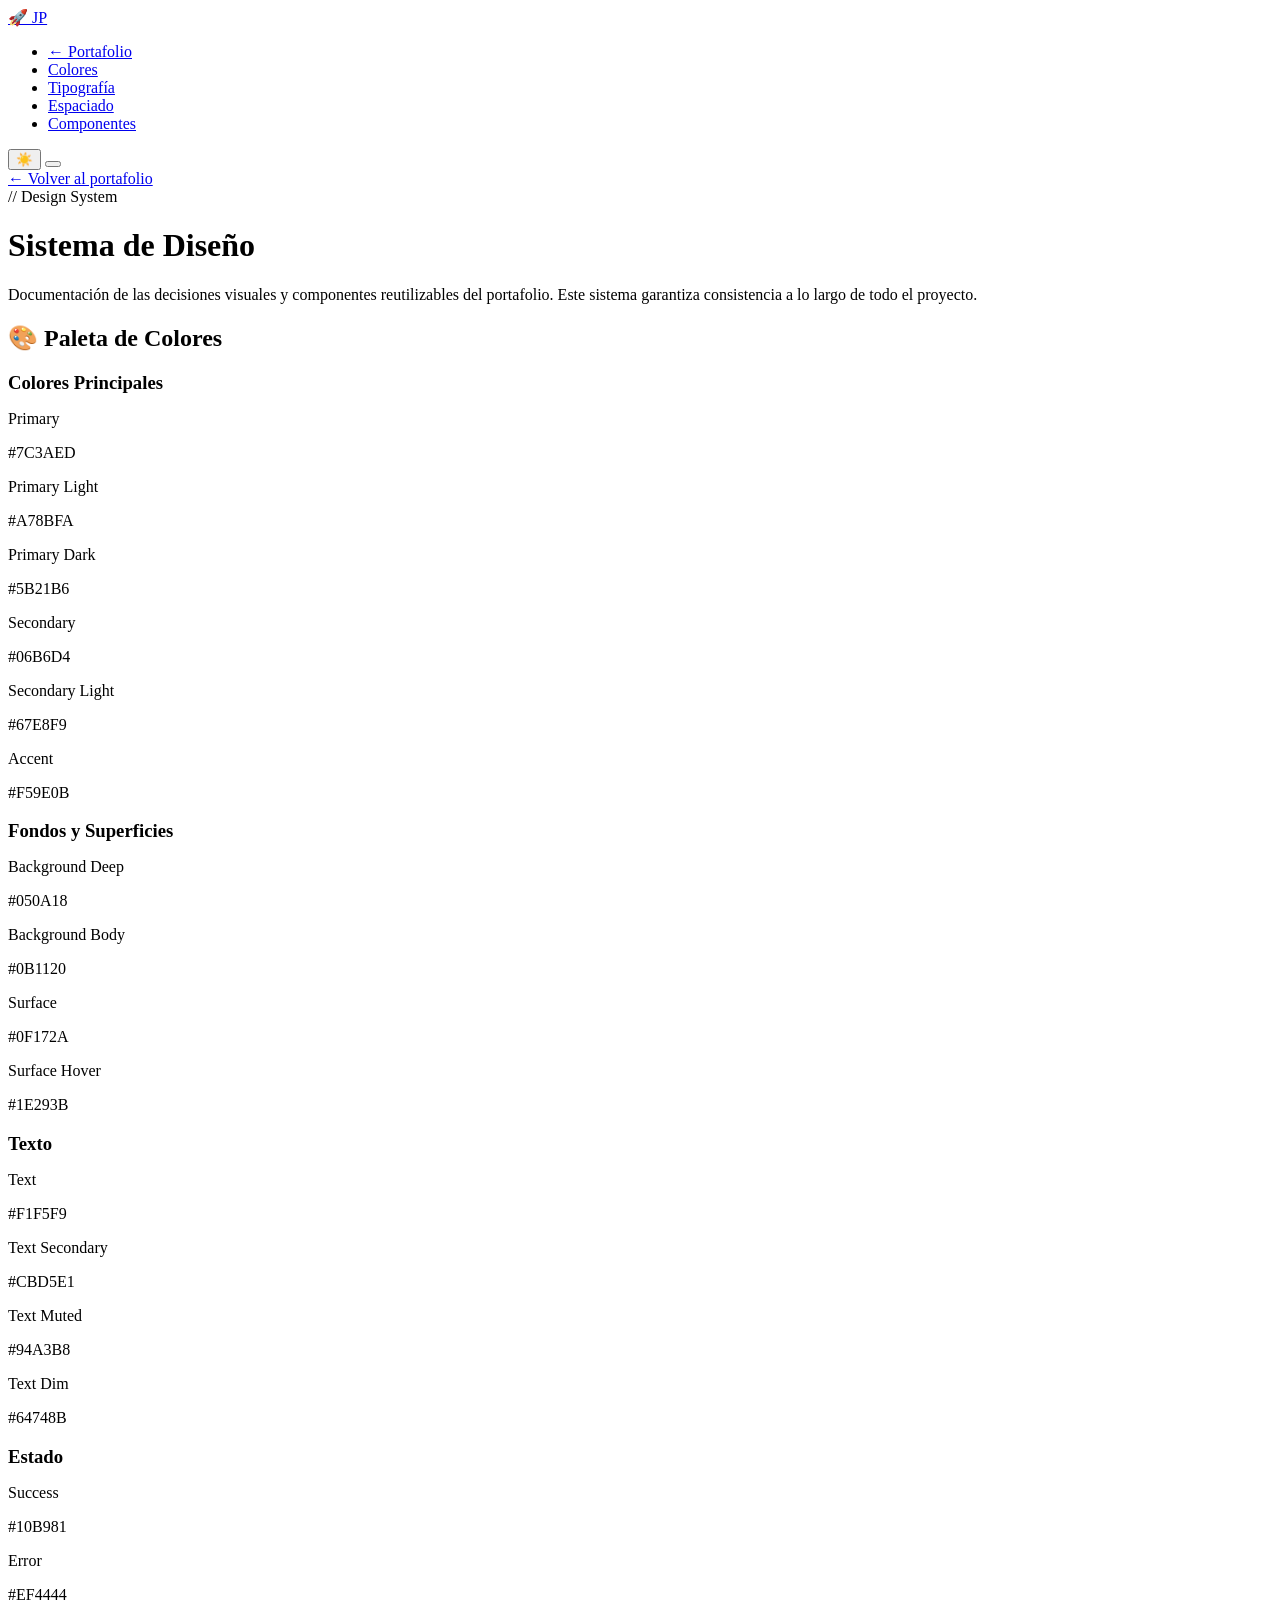
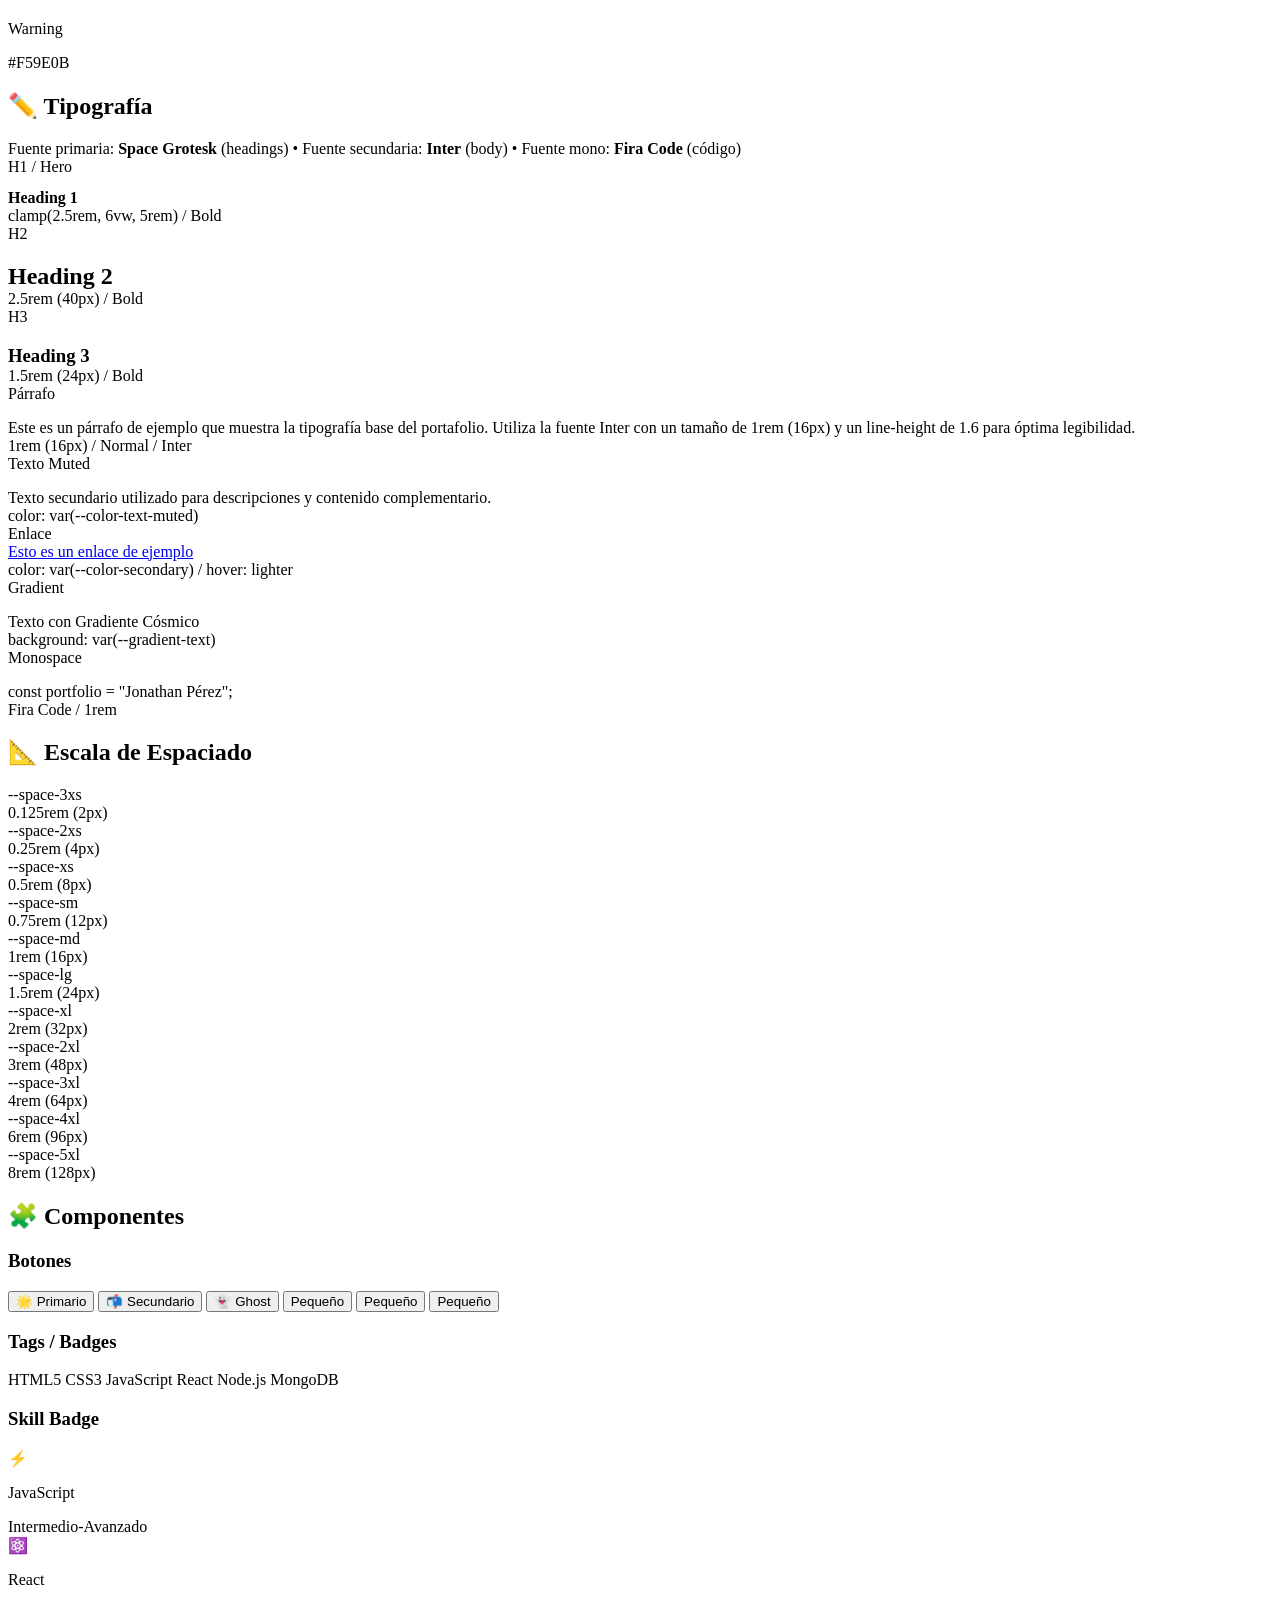
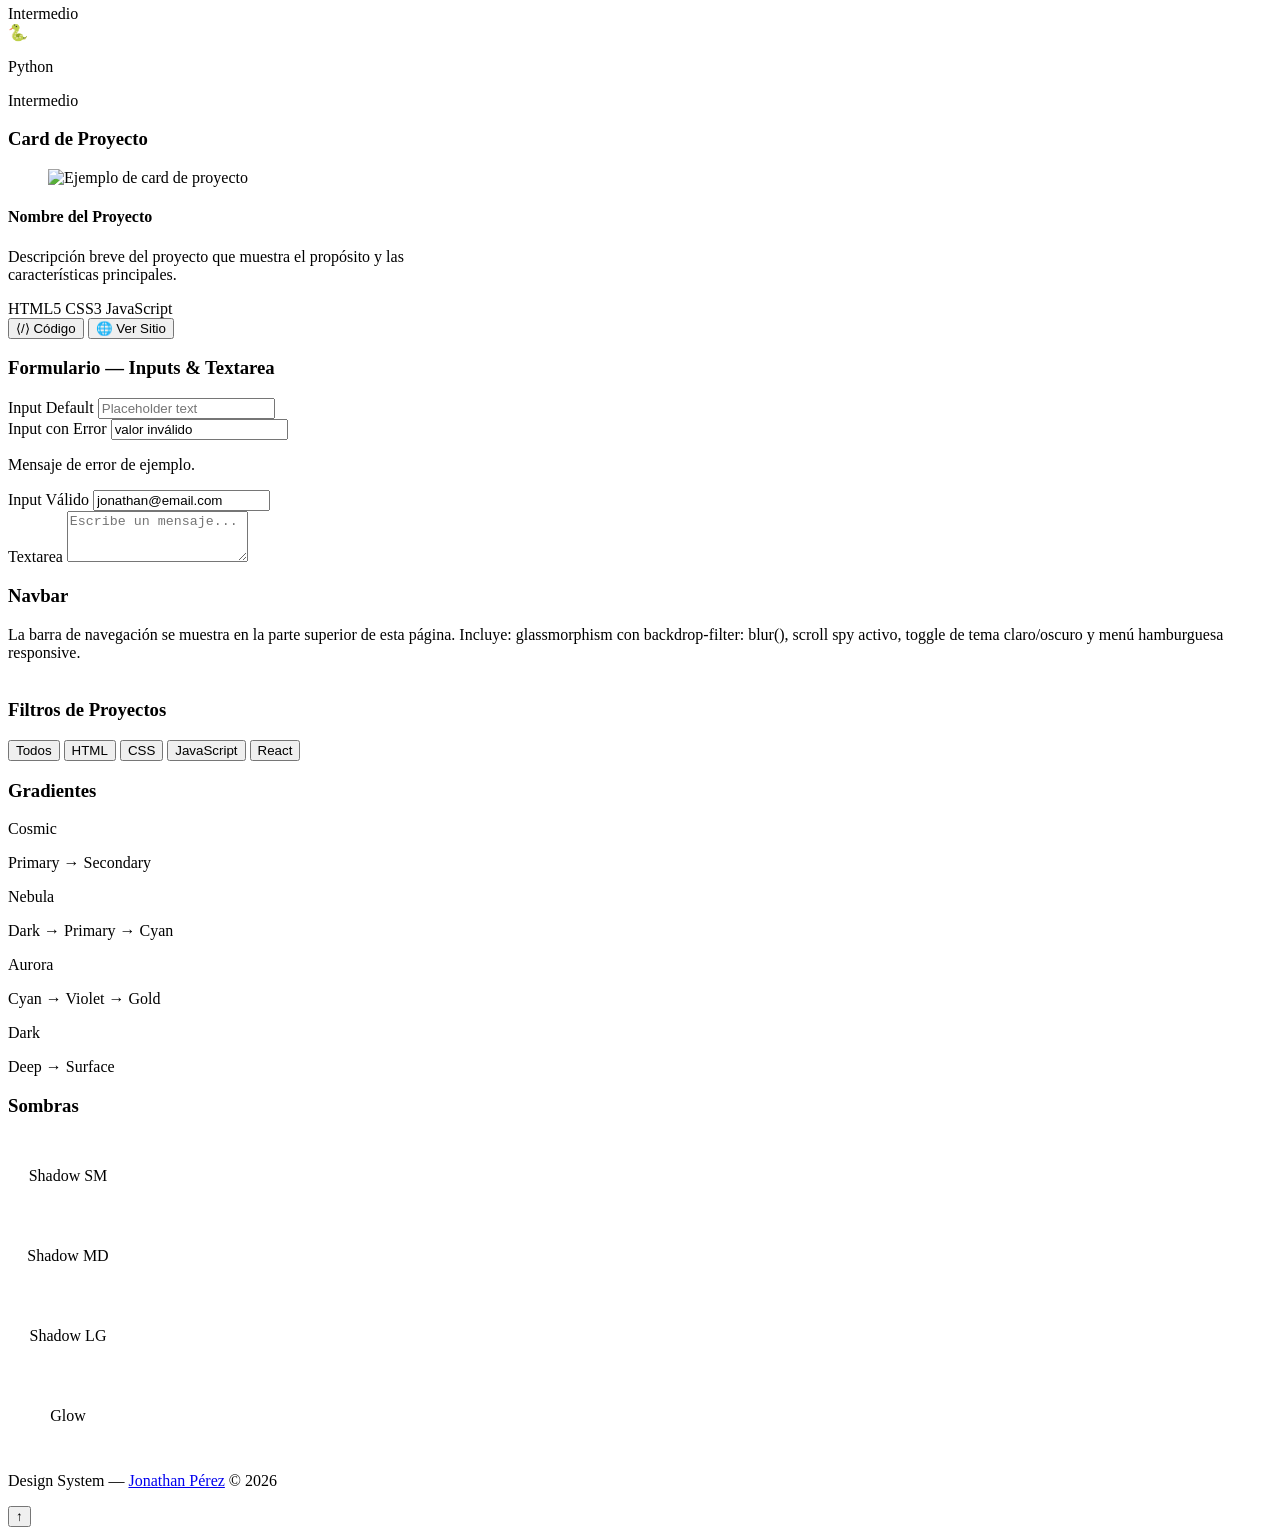
==== design-system.html @ 19482644 "feat: create portfolio layout and design system pages" ====
<!DOCTYPE html>
<html lang="es" data-theme="dark">
<head>
  <meta charset="UTF-8">
  <meta name="viewport" content="width=device-width, initial-scale=1.0">
  <meta name="description" content="Design System del portafolio de Jonathan Pérez — Colores, tipografía, espaciado y componentes reutilizables.">
  <meta name="author" content="Jonathan Abraham Pérez Chiquito">

  <title>Design System | Jonathan Pérez</title>

  <!-- Google Fonts -->
  <link rel="preconnect" href="https://fonts.googleapis.com">
  <link rel="preconnect" href="https://fonts.gstatic.com" crossorigin>
  <link href="https://fonts.googleapis.com/css2?family=Inter:wght@400;500;600;700&family=Space+Grotesk:wght@400;500;600;700&family=Fira+Code:wght@400;500&display=swap" rel="stylesheet">

  <!-- CSS -->
  <link rel="stylesheet" href="css/variables.css">
  <link rel="stylesheet" href="css/base.css">
  <link rel="stylesheet" href="css/layout.css">
  <link rel="stylesheet" href="css/components.css">
  <link rel="stylesheet" href="css/sections.css">
  <link rel="stylesheet" href="css/animations.css">
  <link rel="stylesheet" href="css/responsive.css">
  <link rel="stylesheet" href="css/design-system.css">
</head>
<body>

  <!-- Starfield Canvas -->
  <canvas id="stars-canvas" aria-hidden="true" style="position:fixed;inset:0;z-index:-1;width:100%;height:100%;pointer-events:none;"></canvas>

  <!-- ═══════════════════════════════════════════
       NAVBAR
       ═══════════════════════════════════════════ -->
  <header class="navbar scrolled" id="navbar">
    <div class="navbar__container">
      <a href="index.html" class="navbar__logo" aria-label="Volver al portafolio">
        <span class="navbar__logo-icon">🚀</span>
        <span>JP</span>
      </a>

      <nav aria-label="Navegación Design System">
        <ul class="navbar__menu" id="nav-menu" role="menubar">
          <li role="none"><a href="index.html" class="navbar__link" role="menuitem">← Portafolio</a></li>
          <li role="none"><a href="#colores" class="navbar__link" role="menuitem">Colores</a></li>
          <li role="none"><a href="#tipografia" class="navbar__link" role="menuitem">Tipografía</a></li>
          <li role="none"><a href="#espaciado" class="navbar__link" role="menuitem">Espaciado</a></li>
          <li role="none"><a href="#componentes" class="navbar__link" role="menuitem">Componentes</a></li>
        </ul>
      </nav>

      <div class="navbar__actions">
        <button class="navbar__theme-toggle" id="theme-toggle" aria-label="Cambiar tema">
          <span class="theme-icon">☀️</span>
        </button>
        <button class="navbar__hamburger" id="hamburger-btn" aria-label="Abrir menú" aria-expanded="false" aria-controls="nav-menu">
          <span class="navbar__hamburger-line"></span>
          <span class="navbar__hamburger-line"></span>
          <span class="navbar__hamburger-line"></span>
        </button>
      </div>
    </div>
    <div class="navbar__overlay" id="nav-overlay" aria-hidden="true"></div>
  </header>

  <!-- ═══════════════════════════════════════════
       MAIN CONTENT
       ═══════════════════════════════════════════ -->
  <main class="ds-page">
    <div class="container">

      <!-- Page Header -->
      <a href="index.html" class="ds-back-link">← Volver al portafolio</a>

      <div class="section__header" style="text-align:left;margin-bottom:var(--space-3xl)">
        <span class="section__subtitle">// Design System</span>
        <h1>Sistema de Diseño</h1>
        <div class="section__divider" style="margin-left:0"></div>
        <p class="section__description" style="margin-left:0">
          Documentación de las decisiones visuales y componentes reutilizables del portafolio.
          Este sistema garantiza consistencia a lo largo de todo el proyecto.
        </p>
      </div>

      <!-- ════════════════════════════════════════
           COLORES
           ════════════════════════════════════════ -->
      <section id="colores" class="section" style="padding-left:0;padding-right:0">
        <h2 class="section__title">🎨 Paleta de Colores</h2>
        <div class="section__divider" style="margin-left:0"></div>

        <h3 style="margin-bottom:var(--space-lg)">Colores Principales</h3>
        <div class="ds-colors" style="margin-bottom:var(--space-2xl)">
          <div class="ds-color-swatch">
            <div class="ds-color-swatch__preview" style="background:#7C3AED"></div>
            <div class="ds-color-swatch__info">
              <p class="ds-color-swatch__name">Primary</p>
              <p class="ds-color-swatch__value">#7C3AED</p>
            </div>
          </div>
          <div class="ds-color-swatch">
            <div class="ds-color-swatch__preview" style="background:#A78BFA"></div>
            <div class="ds-color-swatch__info">
              <p class="ds-color-swatch__name">Primary Light</p>
              <p class="ds-color-swatch__value">#A78BFA</p>
            </div>
          </div>
          <div class="ds-color-swatch">
            <div class="ds-color-swatch__preview" style="background:#5B21B6"></div>
            <div class="ds-color-swatch__info">
              <p class="ds-color-swatch__name">Primary Dark</p>
              <p class="ds-color-swatch__value">#5B21B6</p>
            </div>
          </div>
          <div class="ds-color-swatch">
            <div class="ds-color-swatch__preview" style="background:#06B6D4"></div>
            <div class="ds-color-swatch__info">
              <p class="ds-color-swatch__name">Secondary</p>
              <p class="ds-color-swatch__value">#06B6D4</p>
            </div>
          </div>
          <div class="ds-color-swatch">
            <div class="ds-color-swatch__preview" style="background:#67E8F9"></div>
            <div class="ds-color-swatch__info">
              <p class="ds-color-swatch__name">Secondary Light</p>
              <p class="ds-color-swatch__value">#67E8F9</p>
            </div>
          </div>
          <div class="ds-color-swatch">
            <div class="ds-color-swatch__preview" style="background:#F59E0B"></div>
            <div class="ds-color-swatch__info">
              <p class="ds-color-swatch__name">Accent</p>
              <p class="ds-color-swatch__value">#F59E0B</p>
            </div>
          </div>
        </div>

        <h3 style="margin-bottom:var(--space-lg)">Fondos y Superficies</h3>
        <div class="ds-colors" style="margin-bottom:var(--space-2xl)">
          <div class="ds-color-swatch">
            <div class="ds-color-swatch__preview" style="background:#050A18"></div>
            <div class="ds-color-swatch__info">
              <p class="ds-color-swatch__name">Background Deep</p>
              <p class="ds-color-swatch__value">#050A18</p>
            </div>
          </div>
          <div class="ds-color-swatch">
            <div class="ds-color-swatch__preview" style="background:#0B1120"></div>
            <div class="ds-color-swatch__info">
              <p class="ds-color-swatch__name">Background Body</p>
              <p class="ds-color-swatch__value">#0B1120</p>
            </div>
          </div>
          <div class="ds-color-swatch">
            <div class="ds-color-swatch__preview" style="background:#0F172A"></div>
            <div class="ds-color-swatch__info">
              <p class="ds-color-swatch__name">Surface</p>
              <p class="ds-color-swatch__value">#0F172A</p>
            </div>
          </div>
          <div class="ds-color-swatch">
            <div class="ds-color-swatch__preview" style="background:#1E293B"></div>
            <div class="ds-color-swatch__info">
              <p class="ds-color-swatch__name">Surface Hover</p>
              <p class="ds-color-swatch__value">#1E293B</p>
            </div>
          </div>
        </div>

        <h3 style="margin-bottom:var(--space-lg)">Texto</h3>
        <div class="ds-colors" style="margin-bottom:var(--space-2xl)">
          <div class="ds-color-swatch">
            <div class="ds-color-swatch__preview" style="background:#F1F5F9"></div>
            <div class="ds-color-swatch__info">
              <p class="ds-color-swatch__name">Text</p>
              <p class="ds-color-swatch__value">#F1F5F9</p>
            </div>
          </div>
          <div class="ds-color-swatch">
            <div class="ds-color-swatch__preview" style="background:#CBD5E1"></div>
            <div class="ds-color-swatch__info">
              <p class="ds-color-swatch__name">Text Secondary</p>
              <p class="ds-color-swatch__value">#CBD5E1</p>
            </div>
          </div>
          <div class="ds-color-swatch">
            <div class="ds-color-swatch__preview" style="background:#94A3B8"></div>
            <div class="ds-color-swatch__info">
              <p class="ds-color-swatch__name">Text Muted</p>
              <p class="ds-color-swatch__value">#94A3B8</p>
            </div>
          </div>
          <div class="ds-color-swatch">
            <div class="ds-color-swatch__preview" style="background:#64748B"></div>
            <div class="ds-color-swatch__info">
              <p class="ds-color-swatch__name">Text Dim</p>
              <p class="ds-color-swatch__value">#64748B</p>
            </div>
          </div>
        </div>

        <h3 style="margin-bottom:var(--space-lg)">Estado</h3>
        <div class="ds-colors">
          <div class="ds-color-swatch">
            <div class="ds-color-swatch__preview" style="background:#10B981"></div>
            <div class="ds-color-swatch__info">
              <p class="ds-color-swatch__name">Success</p>
              <p class="ds-color-swatch__value">#10B981</p>
            </div>
          </div>
          <div class="ds-color-swatch">
            <div class="ds-color-swatch__preview" style="background:#EF4444"></div>
            <div class="ds-color-swatch__info">
              <p class="ds-color-swatch__name">Error</p>
              <p class="ds-color-swatch__value">#EF4444</p>
            </div>
          </div>
          <div class="ds-color-swatch">
            <div class="ds-color-swatch__preview" style="background:#F59E0B"></div>
            <div class="ds-color-swatch__info">
              <p class="ds-color-swatch__name">Warning</p>
              <p class="ds-color-swatch__value">#F59E0B</p>
            </div>
          </div>
        </div>
      </section>

      <!-- ════════════════════════════════════════
           TIPOGRAFÍA
           ════════════════════════════════════════ -->
      <section id="tipografia" class="section" style="padding-left:0;padding-right:0">
        <h2 class="section__title">✏️ Tipografía</h2>
        <div class="section__divider" style="margin-left:0"></div>

        <p style="margin-bottom:var(--space-xl)">
          Fuente primaria: <strong>Space Grotesk</strong> (headings) &bull;
          Fuente secundaria: <strong>Inter</strong> (body) &bull;
          Fuente mono: <strong>Fira Code</strong> (código)
        </p>

        <div class="ds-typography">
          <div class="ds-type-row">
            <span class="ds-type-label">H1 / Hero</span>
            <div>
              <h1 style="font-size:var(--fs-hero);margin-bottom:var(--space-2xs)">Heading 1</h1>
              <span class="ds-type-label">clamp(2.5rem, 6vw, 5rem) / Bold</span>
            </div>
          </div>

          <div class="ds-type-row">
            <span class="ds-type-label">H2</span>
            <div>
              <h2 style="margin-bottom:var(--space-2xs)">Heading 2</h2>
              <span class="ds-type-label">2.5rem (40px) / Bold</span>
            </div>
          </div>

          <div class="ds-type-row">
            <span class="ds-type-label">H3</span>
            <div>
              <h3 style="margin-bottom:var(--space-2xs)">Heading 3</h3>
              <span class="ds-type-label">1.5rem (24px) / Bold</span>
            </div>
          </div>

          <div class="ds-type-row">
            <span class="ds-type-label">Párrafo</span>
            <div>
              <p style="margin-bottom:var(--space-2xs)">Este es un párrafo de ejemplo que muestra la tipografía base del portafolio. Utiliza la fuente Inter con un tamaño de 1rem (16px) y un line-height de 1.6 para óptima legibilidad.</p>
              <span class="ds-type-label">1rem (16px) / Normal / Inter</span>
            </div>
          </div>

          <div class="ds-type-row">
            <span class="ds-type-label">Texto Muted</span>
            <div>
              <p class="text-muted" style="margin-bottom:var(--space-2xs)">Texto secundario utilizado para descripciones y contenido complementario.</p>
              <span class="ds-type-label">color: var(--color-text-muted)</span>
            </div>
          </div>

          <div class="ds-type-row">
            <span class="ds-type-label">Enlace</span>
            <div>
              <a href="#" style="margin-bottom:var(--space-2xs);display:inline-block">Esto es un enlace de ejemplo</a><br>
              <span class="ds-type-label">color: var(--color-secondary) / hover: lighter</span>
            </div>
          </div>

          <div class="ds-type-row">
            <span class="ds-type-label">Gradient</span>
            <div>
              <p class="text-gradient" style="font-size:var(--fs-2xl);font-weight:var(--fw-bold);font-family:var(--font-primary);margin-bottom:var(--space-2xs)">Texto con Gradiente Cósmico</p>
              <span class="ds-type-label">background: var(--gradient-text)</span>
            </div>
          </div>

          <div class="ds-type-row">
            <span class="ds-type-label">Monospace</span>
            <div>
              <p style="font-family:var(--font-mono);margin-bottom:var(--space-2xs)">const portfolio = "Jonathan Pérez";</p>
              <span class="ds-type-label">Fira Code / 1rem</span>
            </div>
          </div>
        </div>
      </section>

      <!-- ════════════════════════════════════════
           ESPACIADO
           ════════════════════════════════════════ -->
      <section id="espaciado" class="section" style="padding-left:0;padding-right:0">
        <h2 class="section__title">📐 Escala de Espaciado</h2>
        <div class="section__divider" style="margin-left:0"></div>

        <div class="ds-spacing">
          <div class="ds-spacing-row">
            <span class="ds-spacing-label">--space-3xs</span>
            <div class="ds-spacing-bar" style="width:2px"></div>
            <span class="ds-spacing-value">0.125rem (2px)</span>
          </div>
          <div class="ds-spacing-row">
            <span class="ds-spacing-label">--space-2xs</span>
            <div class="ds-spacing-bar" style="width:4px"></div>
            <span class="ds-spacing-value">0.25rem (4px)</span>
          </div>
          <div class="ds-spacing-row">
            <span class="ds-spacing-label">--space-xs</span>
            <div class="ds-spacing-bar" style="width:8px"></div>
            <span class="ds-spacing-value">0.5rem (8px)</span>
          </div>
          <div class="ds-spacing-row">
            <span class="ds-spacing-label">--space-sm</span>
            <div class="ds-spacing-bar" style="width:12px"></div>
            <span class="ds-spacing-value">0.75rem (12px)</span>
          </div>
          <div class="ds-spacing-row">
            <span class="ds-spacing-label">--space-md</span>
            <div class="ds-spacing-bar" style="width:16px"></div>
            <span class="ds-spacing-value">1rem (16px)</span>
          </div>
          <div class="ds-spacing-row">
            <span class="ds-spacing-label">--space-lg</span>
            <div class="ds-spacing-bar" style="width:24px"></div>
            <span class="ds-spacing-value">1.5rem (24px)</span>
          </div>
          <div class="ds-spacing-row">
            <span class="ds-spacing-label">--space-xl</span>
            <div class="ds-spacing-bar" style="width:32px"></div>
            <span class="ds-spacing-value">2rem (32px)</span>
          </div>
          <div class="ds-spacing-row">
            <span class="ds-spacing-label">--space-2xl</span>
            <div class="ds-spacing-bar" style="width:48px"></div>
            <span class="ds-spacing-value">3rem (48px)</span>
          </div>
          <div class="ds-spacing-row">
            <span class="ds-spacing-label">--space-3xl</span>
            <div class="ds-spacing-bar" style="width:64px"></div>
            <span class="ds-spacing-value">4rem (64px)</span>
          </div>
          <div class="ds-spacing-row">
            <span class="ds-spacing-label">--space-4xl</span>
            <div class="ds-spacing-bar" style="width:96px"></div>
            <span class="ds-spacing-value">6rem (96px)</span>
          </div>
          <div class="ds-spacing-row">
            <span class="ds-spacing-label">--space-5xl</span>
            <div class="ds-spacing-bar" style="width:128px"></div>
            <span class="ds-spacing-value">8rem (128px)</span>
          </div>
        </div>
      </section>

      <!-- ════════════════════════════════════════
           COMPONENTES
           ════════════════════════════════════════ -->
      <section id="componentes" class="section" style="padding-left:0;padding-right:0">
        <h2 class="section__title">🧩 Componentes</h2>
        <div class="section__divider" style="margin-left:0"></div>

        <!-- Botones -->
        <div class="ds-component-group">
          <h3 class="ds-component-group__title">Botones</h3>
          <div class="ds-component-showcase">
            <button class="btn btn--primary">🌟 Primario</button>
            <button class="btn btn--secondary">📬 Secundario</button>
            <button class="btn btn--ghost">👻 Ghost</button>
            <button class="btn btn--primary btn--sm">Pequeño</button>
            <button class="btn btn--secondary btn--sm">Pequeño</button>
            <button class="btn btn--ghost btn--sm">Pequeño</button>
          </div>
        </div>

        <!-- Tags -->
        <div class="ds-component-group">
          <h3 class="ds-component-group__title">Tags / Badges</h3>
          <div class="ds-component-showcase">
            <span class="tag">HTML5</span>
            <span class="tag">CSS3</span>
            <span class="tag">JavaScript</span>
            <span class="tag tag--primary">React</span>
            <span class="tag tag--primary">Node.js</span>
            <span class="tag tag--accent">MongoDB</span>
          </div>
        </div>

        <!-- Skill Badges -->
        <div class="ds-component-group">
          <h3 class="ds-component-group__title">Skill Badge</h3>
          <div class="ds-component-showcase--grid">
            <div class="skill-badge">
              <div class="skill-badge__icon" aria-hidden="true">⚡</div>
              <div class="skill-badge__info">
                <p class="skill-badge__name">JavaScript</p>
                <span class="skill-badge__level">Intermedio-Avanzado</span>
                <div class="skill-badge__bar"><div class="skill-badge__bar-fill" style="width:75%"></div></div>
              </div>
            </div>
            <div class="skill-badge">
              <div class="skill-badge__icon" aria-hidden="true">⚛️</div>
              <div class="skill-badge__info">
                <p class="skill-badge__name">React</p>
                <span class="skill-badge__level">Intermedio</span>
                <div class="skill-badge__bar"><div class="skill-badge__bar-fill" style="width:60%"></div></div>
              </div>
            </div>
            <div class="skill-badge">
              <div class="skill-badge__icon" aria-hidden="true">🐍</div>
              <div class="skill-badge__info">
                <p class="skill-badge__name">Python</p>
                <span class="skill-badge__level">Intermedio</span>
                <div class="skill-badge__bar"><div class="skill-badge__bar-fill" style="width:60%"></div></div>
              </div>
            </div>
          </div>
        </div>

        <!-- Card de Proyecto -->
        <div class="ds-component-group">
          <h3 class="ds-component-group__title">Card de Proyecto</h3>
          <div style="max-width:420px">
            <article class="card card-project">
              <div class="card-project__image-wrapper">
                <figure>
                  <img
                    src="assets/images/project-zarahy.png"
                    alt="Ejemplo de card de proyecto"
                    class="card-project__image"
                    loading="lazy"
                    width="600"
                    height="375"
                  >
                  <div class="card-project__overlay" aria-hidden="true"></div>
                </figure>
              </div>
              <div class="card-project__body">
                <h4 class="card-project__title">Nombre del Proyecto</h4>
                <p class="card-project__description">Descripción breve del proyecto que muestra el propósito y las características principales.</p>
                <div class="card-project__tags">
                  <span class="tag">HTML5</span>
                  <span class="tag">CSS3</span>
                  <span class="tag">JavaScript</span>
                </div>
                <div class="card-project__actions">
                  <button class="btn btn--ghost btn--sm">⟨/⟩ Código</button>
                  <button class="btn btn--primary btn--sm">🌐 Ver Sitio</button>
                </div>
              </div>
            </article>
          </div>
        </div>

        <!-- Inputs & Textarea -->
        <div class="ds-component-group">
          <h3 class="ds-component-group__title">Formulario — Inputs & Textarea</h3>
          <div class="ds-component-showcase--column" style="max-width:500px;display:flex;flex-direction:column;gap:var(--space-md);padding:var(--space-xl);background:var(--color-bg-surface);border:1px solid var(--color-border);border-radius:var(--radius-lg)">
            <div class="form-group" style="margin-bottom:0">
              <label for="ds-input-default" class="form-label">Input Default</label>
              <input type="text" id="ds-input-default" class="form-input" placeholder="Placeholder text">
            </div>
            <div class="form-group form-group--error" style="margin-bottom:0">
              <label for="ds-input-error" class="form-label">Input con Error</label>
              <input type="text" id="ds-input-error" class="form-input" value="valor inválido">
              <p class="form-error" style="display:block">Mensaje de error de ejemplo.</p>
            </div>
            <div class="form-group form-group--success" style="margin-bottom:0">
              <label for="ds-input-success" class="form-label">Input Válido</label>
              <input type="text" id="ds-input-success" class="form-input" value="jonathan@email.com">
            </div>
            <div class="form-group" style="margin-bottom:0">
              <label for="ds-textarea" class="form-label">Textarea</label>
              <textarea id="ds-textarea" class="form-textarea" placeholder="Escribe un mensaje..." rows="3"></textarea>
            </div>
          </div>
        </div>

        <!-- Navbar -->
        <div class="ds-component-group">
          <h3 class="ds-component-group__title">Navbar</h3>
          <p class="text-muted" style="margin-bottom:var(--space-md)">
            La barra de navegación se muestra en la parte superior de esta página. Incluye:
            glassmorphism con <code style="font-family:var(--font-mono);color:var(--color-secondary)">backdrop-filter: blur()</code>,
            scroll spy activo, toggle de tema claro/oscuro y menú hamburguesa responsive.
          </p>
          <div class="ds-component-showcase" style="background:var(--color-bg-deep);padding:var(--space-md)">
            <div style="display:flex;align-items:center;gap:var(--space-xl);width:100%;padding:var(--space-sm) var(--space-md);background:var(--color-bg-glass);backdrop-filter:blur(20px);border:1px solid var(--color-border);border-radius:var(--radius-md)">
              <span style="font-weight:var(--fw-bold);font-family:var(--font-primary)">🚀 <span class="text-gradient">JP</span></span>
              <span class="navbar__link active">Inicio</span>
              <span class="navbar__link">Sobre Mí</span>
              <span class="navbar__link">Skills</span>
              <span class="navbar__link">Proyectos</span>
              <span style="margin-left:auto" class="navbar__theme-toggle">☀️</span>
            </div>
          </div>
        </div>

        <!-- Filter Buttons -->
        <div class="ds-component-group">
          <h3 class="ds-component-group__title">Filtros de Proyectos</h3>
          <div class="ds-component-showcase">
            <button class="filter-btn active">Todos</button>
            <button class="filter-btn">HTML</button>
            <button class="filter-btn">CSS</button>
            <button class="filter-btn">JavaScript</button>
            <button class="filter-btn">React</button>
          </div>
        </div>

        <!-- Gradients -->
        <div class="ds-component-group">
          <h3 class="ds-component-group__title">Gradientes</h3>
          <div class="ds-colors">
            <div class="ds-color-swatch">
              <div class="ds-color-swatch__preview" style="background:var(--gradient-cosmic)"></div>
              <div class="ds-color-swatch__info">
                <p class="ds-color-swatch__name">Cosmic</p>
                <p class="ds-color-swatch__value">Primary → Secondary</p>
              </div>
            </div>
            <div class="ds-color-swatch">
              <div class="ds-color-swatch__preview" style="background:var(--gradient-nebula)"></div>
              <div class="ds-color-swatch__info">
                <p class="ds-color-swatch__name">Nebula</p>
                <p class="ds-color-swatch__value">Dark → Primary → Cyan</p>
              </div>
            </div>
            <div class="ds-color-swatch">
              <div class="ds-color-swatch__preview" style="background:var(--gradient-aurora)"></div>
              <div class="ds-color-swatch__info">
                <p class="ds-color-swatch__name">Aurora</p>
                <p class="ds-color-swatch__value">Cyan → Violet → Gold</p>
              </div>
            </div>
            <div class="ds-color-swatch">
              <div class="ds-color-swatch__preview" style="background:var(--gradient-dark)"></div>
              <div class="ds-color-swatch__info">
                <p class="ds-color-swatch__name">Dark</p>
                <p class="ds-color-swatch__value">Deep → Surface</p>
              </div>
            </div>
          </div>
        </div>

        <!-- Shadows -->
        <div class="ds-component-group">
          <h3 class="ds-component-group__title">Sombras</h3>
          <div class="ds-component-showcase" style="gap:var(--space-xl)">
            <div style="width:120px;height:80px;background:var(--color-bg-surface);border-radius:var(--radius-md);display:flex;align-items:center;justify-content:center;box-shadow:var(--shadow-sm)">
              <span style="font-size:var(--fs-xs);color:var(--color-text-muted)">Shadow SM</span>
            </div>
            <div style="width:120px;height:80px;background:var(--color-bg-surface);border-radius:var(--radius-md);display:flex;align-items:center;justify-content:center;box-shadow:var(--shadow-md)">
              <span style="font-size:var(--fs-xs);color:var(--color-text-muted)">Shadow MD</span>
            </div>
            <div style="width:120px;height:80px;background:var(--color-bg-surface);border-radius:var(--radius-md);display:flex;align-items:center;justify-content:center;box-shadow:var(--shadow-lg)">
              <span style="font-size:var(--fs-xs);color:var(--color-text-muted)">Shadow LG</span>
            </div>
            <div style="width:120px;height:80px;background:var(--color-bg-surface);border-radius:var(--radius-md);display:flex;align-items:center;justify-content:center;box-shadow:var(--shadow-glow-primary)">
              <span style="font-size:var(--fs-xs);color:var(--color-text-muted)">Glow</span>
            </div>
          </div>
        </div>

      </section>

    </div>
  </main>

  <!-- ═══════════════════════════════════════════
       FOOTER
       ═══════════════════════════════════════════ -->
  <footer class="footer">
    <div class="container footer__content">
      <p class="footer__text">
        Design System — <a href="index.html">Jonathan Pérez</a> &copy; 2026
      </p>
    </div>
  </footer>

  <!-- Scroll to Top -->
  <button class="scroll-top" id="scroll-top-btn" aria-label="Volver al inicio">↑</button>

  <!-- Scripts -->
  <script src="js/stars.js"></script>
  <script src="js/theme.js"></script>
  <script src="js/navigation.js"></script>
  <script src="js/animations.js"></script>
  <script>
    document.addEventListener('DOMContentLoaded', () => {
      new StarField('stars-canvas');
      new ThemeManager();
      new Navigation();
      new ScrollAnimations();
    });
  </script>

</body>
</html>
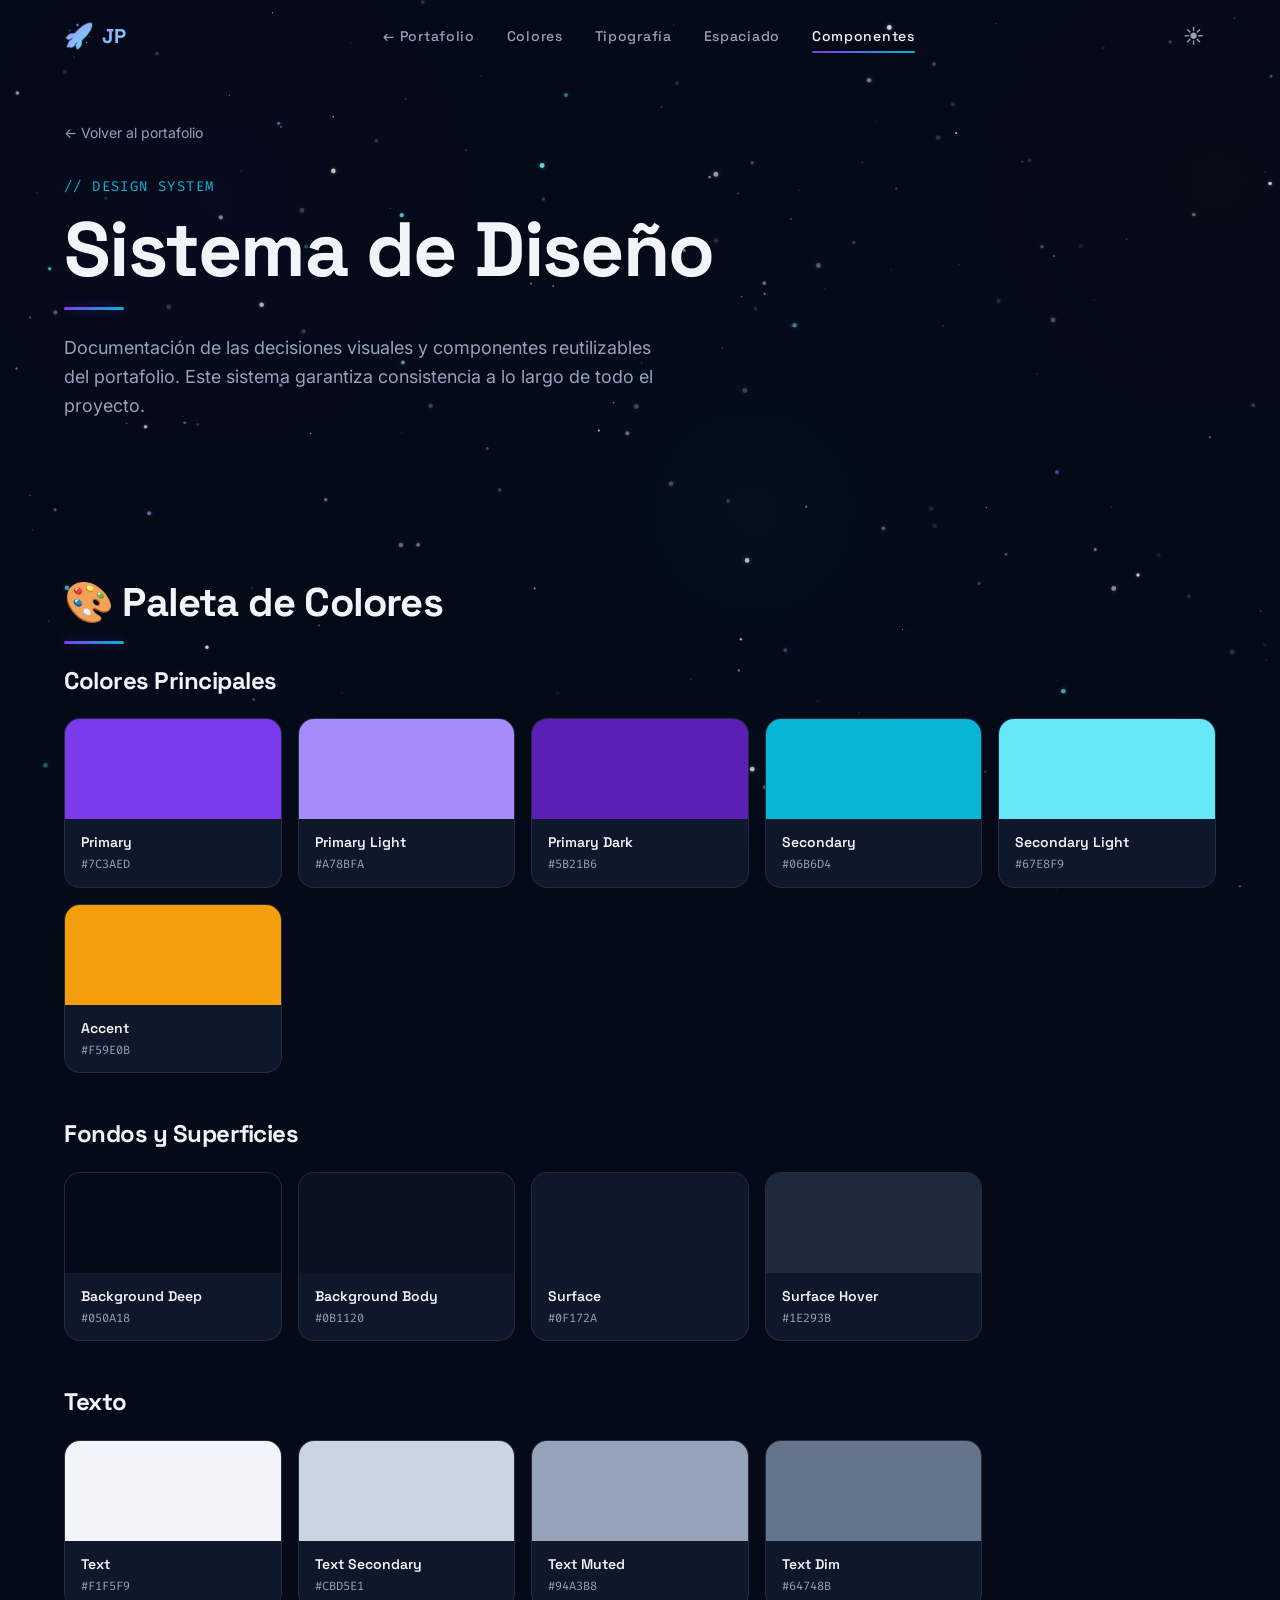
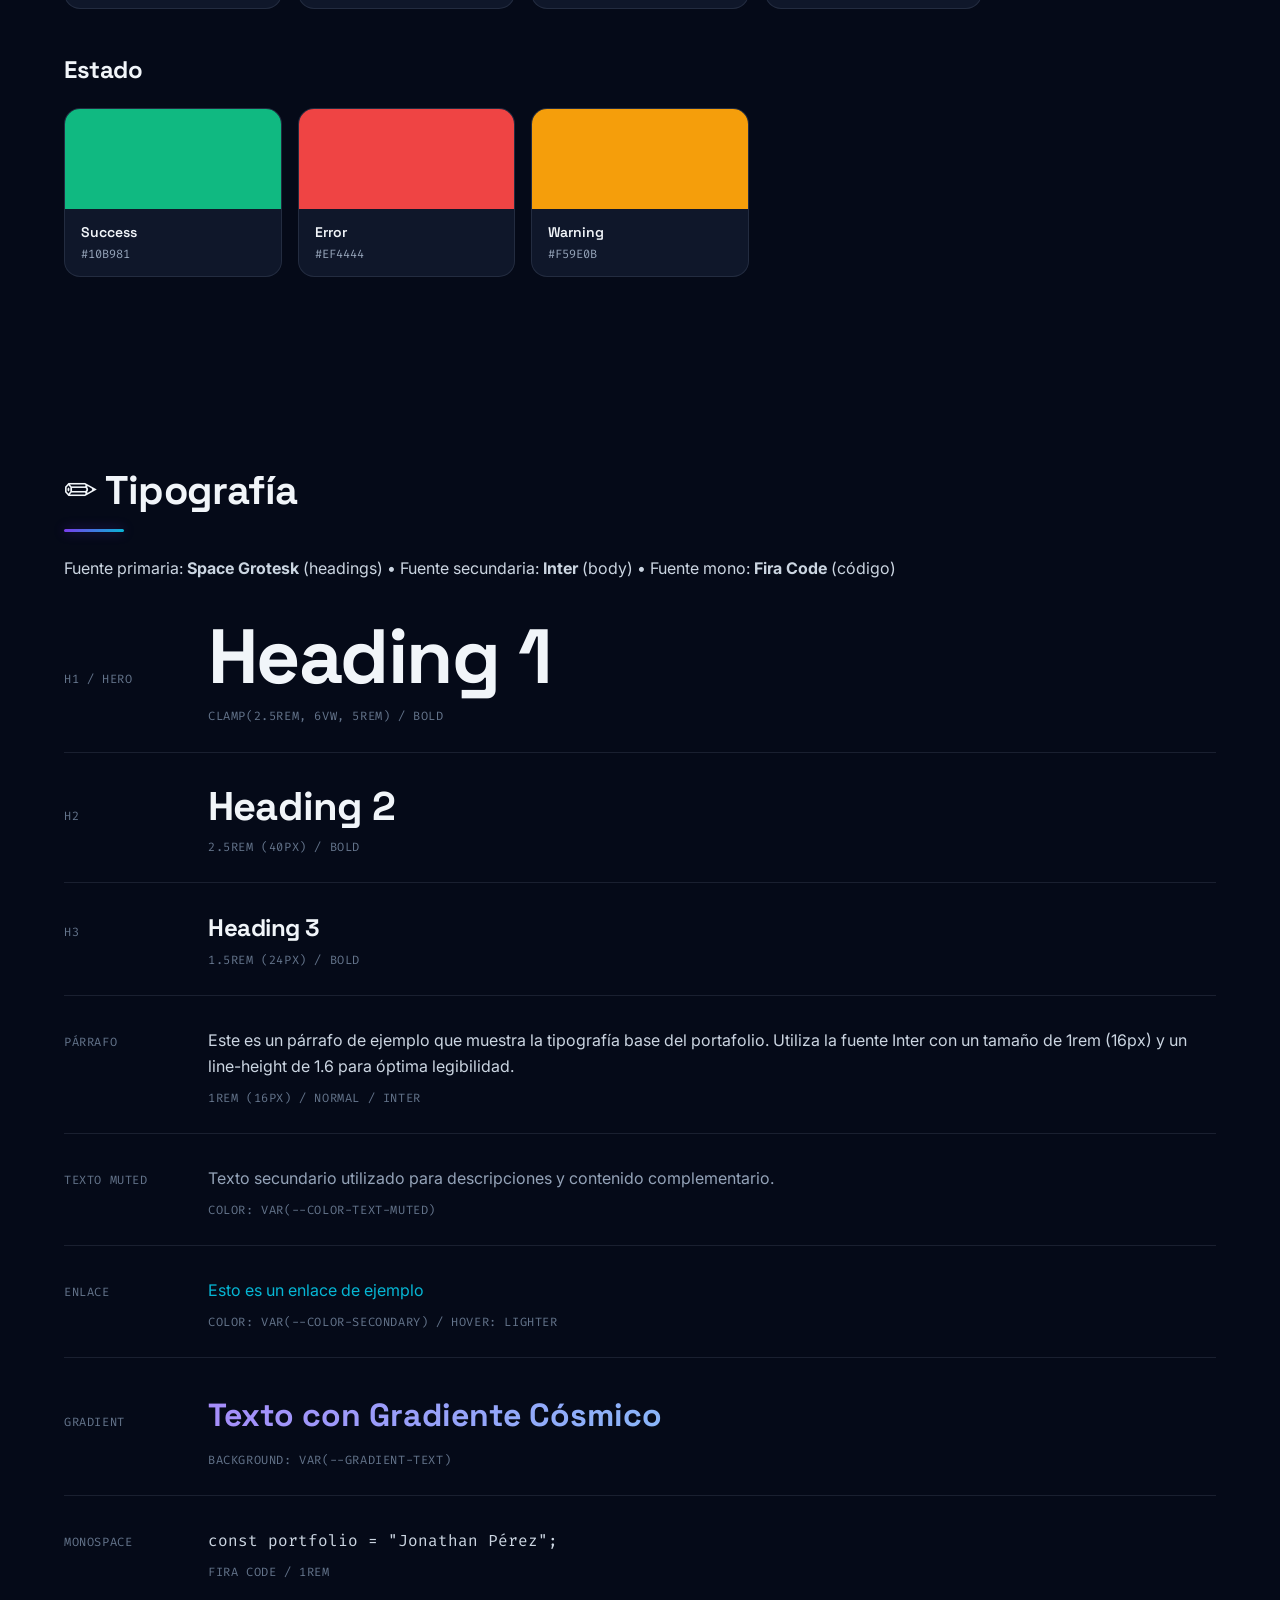
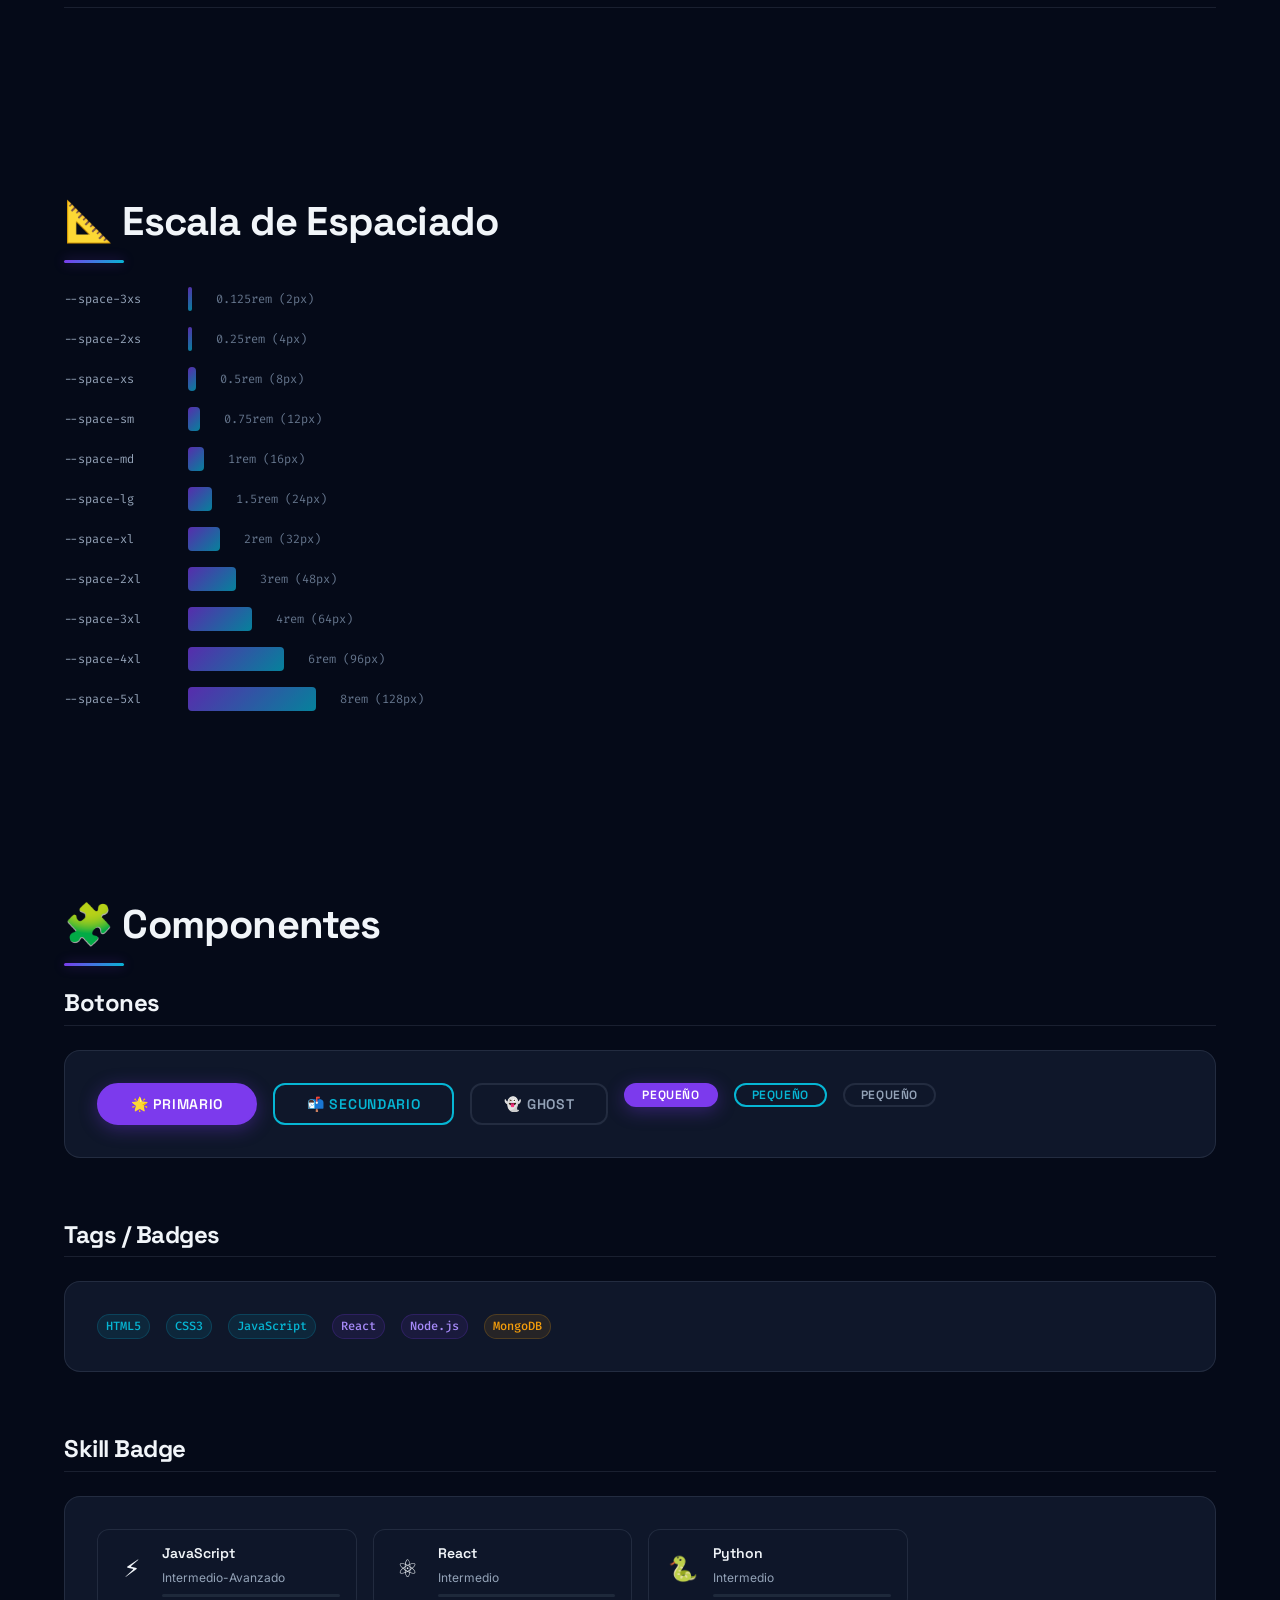
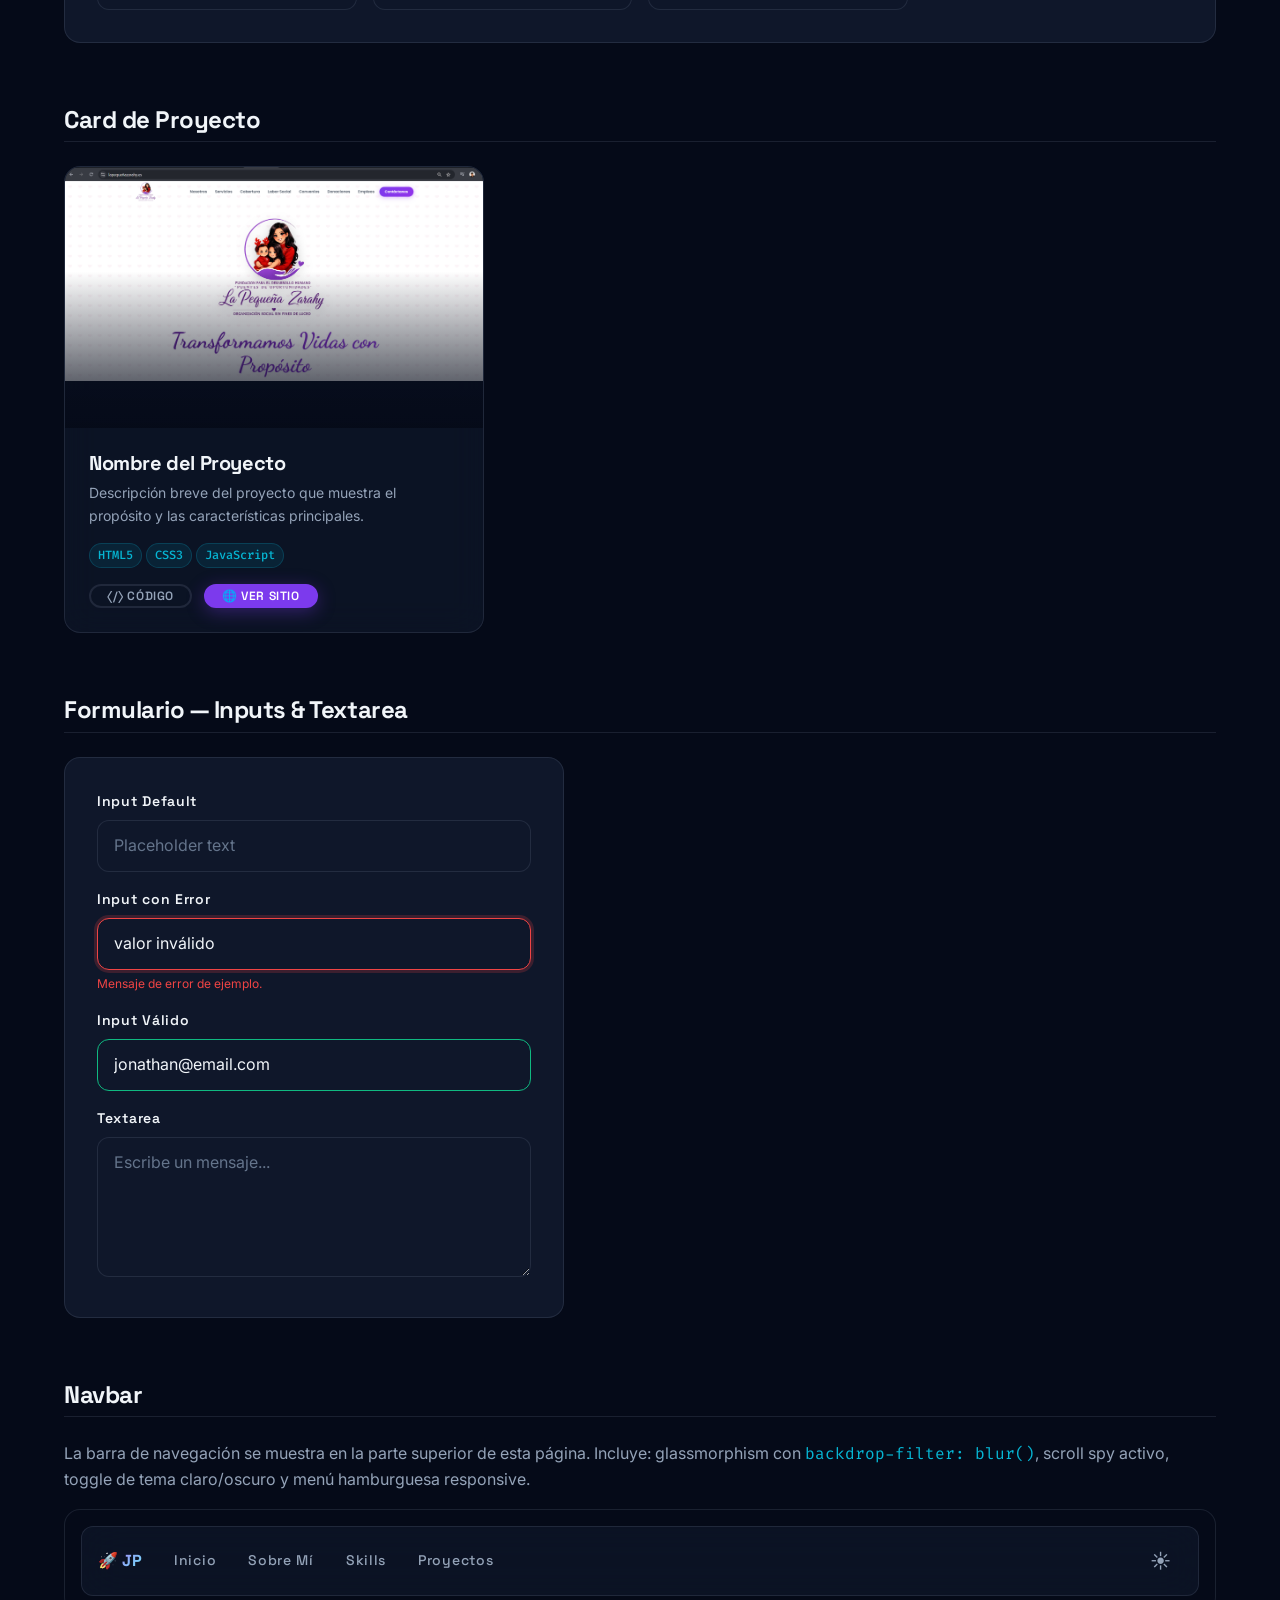
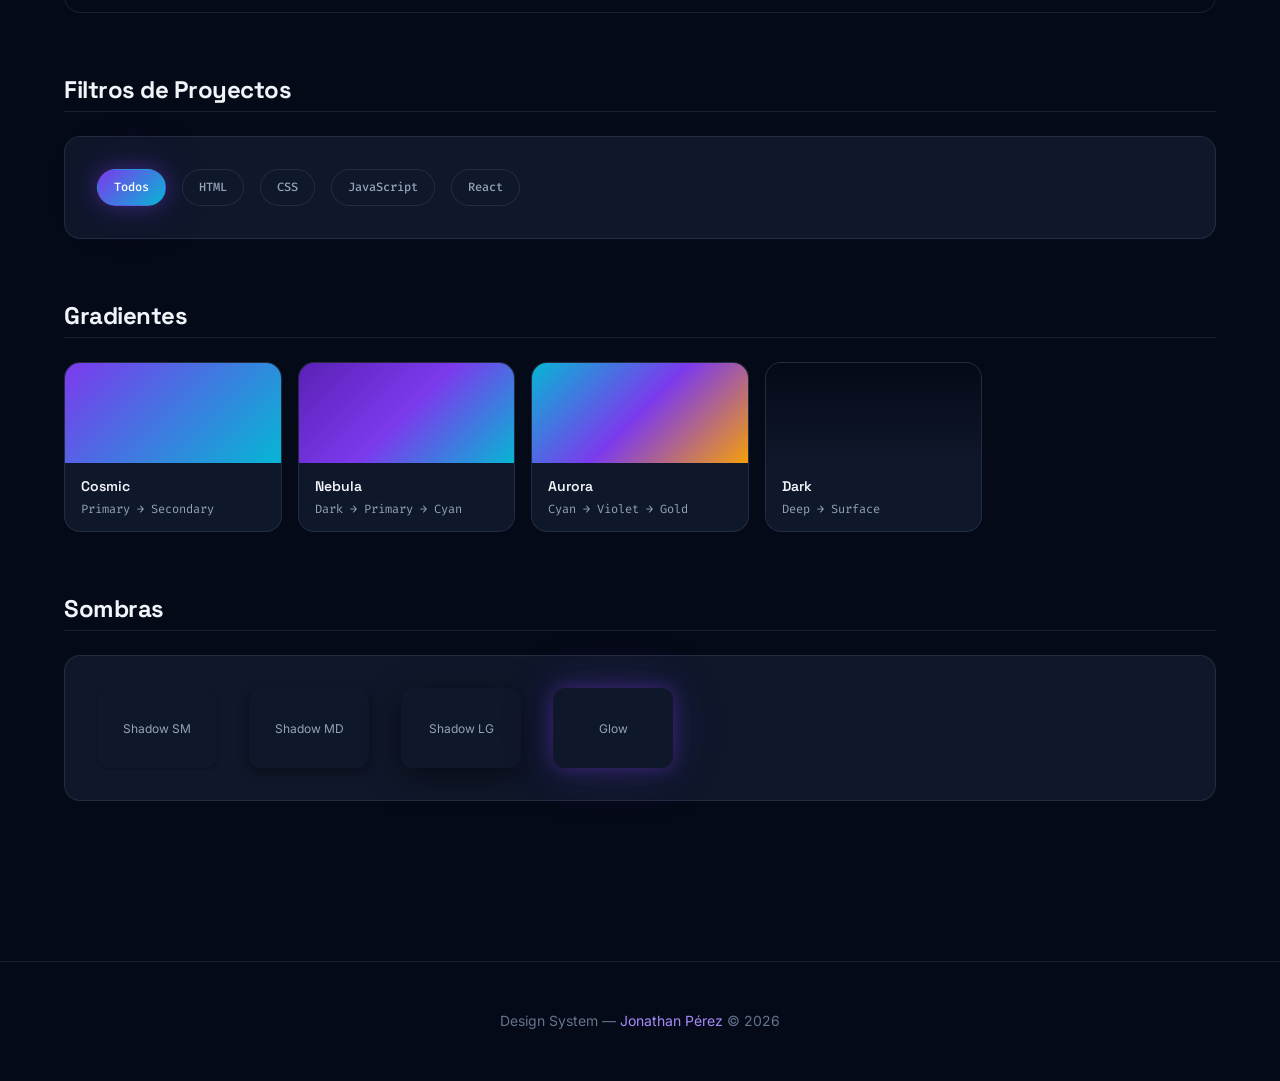
==== commit d9c674af: "Arreglos responsive" ====
--- a/design-system.html
+++ b/design-system.html
@@ -501,8 +501,8 @@
             glassmorphism con <code style="font-family:var(--font-mono);color:var(--color-secondary)">backdrop-filter: blur()</code>,
             scroll spy activo, toggle de tema claro/oscuro y menú hamburguesa responsive.
           </p>
-          <div class="ds-component-showcase" style="background:var(--color-bg-deep);padding:var(--space-md)">
-            <div style="display:flex;align-items:center;gap:var(--space-xl);width:100%;padding:var(--space-sm) var(--space-md);background:var(--color-bg-glass);backdrop-filter:blur(20px);border:1px solid var(--color-border);border-radius:var(--radius-md)">
+          <div class="ds-component-showcase" style="background:var(--color-bg-deep);padding:var(--space-md);overflow-x:auto;">
+            <div style="display:flex;align-items:center;gap:var(--space-xl);width:100%;min-width:max-content;padding:var(--space-sm) var(--space-md);background:var(--color-bg-glass);backdrop-filter:blur(20px);border:1px solid var(--color-border);border-radius:var(--radius-md)">
               <span style="font-weight:var(--fw-bold);font-family:var(--font-primary)">🚀 <span class="text-gradient">JP</span></span>
               <span class="navbar__link active">Inicio</span>
               <span class="navbar__link">Sobre Mí</span>
--- a/css/variables.css
+++ b/css/variables.css
@@ -0,0 +1,351 @@
+/* ============================================
+   DESIGN TOKENS — CSS Custom Properties
+   Portfolio: Jonathan Abraham Pérez Chiquito
+   Theme: Cosmic Universe / Galaxy
+   ============================================ */
+
+:root {
+  /* ── Primary Colors ── */
+  --color-primary: #7C3AED;
+  --color-primary-light: #A78BFA;
+  --color-primary-dark: #5B21B6;
+  --color-primary-glow: rgba(124, 58, 237, 0.4);
+
+  /* ── Secondary Colors ── */
+  --color-secondary: #06B6D4;
+  --color-secondary-light: #67E8F9;
+  --color-secondary-dark: #0891B2;
+  --color-secondary-glow: rgba(6, 182, 212, 0.4);
+
+  /* ── Accent Colors ── */
+  --color-accent: #F59E0B;
+  --color-accent-light: #FCD34D;
+  --color-accent-dark: #D97706;
+
+  /* ── Status Colors ── */
+  --color-success: #10B981;
+  --color-error: #EF4444;
+  --color-warning: #F59E0B;
+
+  /* ── Background Colors ── */
+  --color-bg-deep: #050A18;
+  --color-bg-body: #0B1120;
+  --color-bg-surface: #0F172A;
+  --color-bg-surface-hover: #1E293B;
+  --color-bg-glass: rgba(15, 23, 42, 0.7);
+  --color-bg-glass-light: rgba(15, 23, 42, 0.4);
+
+  /* ── Text Colors ── */
+  --color-text: #F1F5F9;
+  --color-text-secondary: #CBD5E1;
+  --color-text-muted: #94A3B8;
+  --color-text-dim: #64748B;
+
+  /* ── Border Colors ── */
+  --color-border: rgba(148, 163, 184, 0.15);
+  --color-border-hover: rgba(124, 58, 237, 0.4);
+  --color-border-glow: rgba(6, 182, 212, 0.3);
+
+  /* ── Gradient Definitions ── */
+  --gradient-cosmic: linear-gradient(135deg, #7C3AED 0%, #06B6D4 100%);
+  --gradient-nebula: linear-gradient(135deg, #5B21B6 0%, #7C3AED 50%, #06B6D4 100%);
+  --gradient-aurora: linear-gradient(135deg, #06B6D4 0%, #7C3AED 50%, #F59E0B 100%);
+  --gradient-dark: linear-gradient(180deg, #050A18 0%, #0F172A 100%);
+  --gradient-card: linear-gradient(145deg, rgba(124, 58, 237, 0.08) 0%, rgba(6, 182, 212, 0.08) 100%);
+  --gradient-text: linear-gradient(135deg, #A78BFA 0%, #67E8F9 100%);
+
+  /* ── Typography ── */
+  --font-primary: 'Space Grotesk', 'Inter', system-ui, -apple-system, sans-serif;
+  --font-secondary: 'Inter', system-ui, -apple-system, sans-serif;
+  --font-mono: 'Fira Code', 'Cascadia Code', 'Consolas', monospace;
+
+  --fs-xs: 0.75rem;      /* 12px */
+  --fs-sm: 0.875rem;      /* 14px */
+  --fs-base: 1rem;        /* 16px */
+  --fs-md: 1.125rem;      /* 18px */
+  --fs-lg: 1.25rem;       /* 20px */
+  --fs-xl: 1.5rem;        /* 24px */
+  --fs-2xl: 2rem;         /* 32px */
+  --fs-3xl: 2.5rem;       /* 40px */
+  --fs-4xl: 3rem;         /* 48px */
+  --fs-5xl: 3.75rem;      /* 60px */
+  --fs-hero: clamp(2.5rem, 6vw, 5rem);
+
+  --fw-normal: 400;
+  --fw-medium: 500;
+  --fw-semibold: 600;
+  --fw-bold: 700;
+
+  --lh-tight: 1.1;
+  --lh-snug: 1.3;
+  --lh-normal: 1.6;
+  --lh-relaxed: 1.8;
+
+  --ls-tight: -0.02em;
+  --ls-normal: 0;
+  --ls-wide: 0.05em;
+  --ls-wider: 0.1em;
+
+  /* ── Spacing Scale ── */
+  --space-3xs: 0.125rem;  /* 2px  */
+  --space-2xs: 0.25rem;   /* 4px  */
+  --space-xs: 0.5rem;     /* 8px  */
+  --space-sm: 0.75rem;    /* 12px */
+  --space-md: 1rem;       /* 16px */
+  --space-lg: 1.5rem;     /* 24px */
+  --space-xl: 2rem;       /* 32px */
+  --space-2xl: 3rem;      /* 48px */
+  --space-3xl: 4rem;      /* 64px */
+  --space-4xl: 6rem;      /* 96px */
+  --space-5xl: 8rem;      /* 128px */
+
+  /* ── Border Radius ── */
+  --radius-xs: 0.25rem;   /* 4px  */
+  --radius-sm: 0.5rem;    /* 8px  */
+  --radius-md: 0.75rem;   /* 12px */
+  --radius-lg: 1rem;      /* 16px */
+  --radius-xl: 1.5rem;    /* 24px */
+  --radius-full: 9999px;
+
+  /* ── Shadows ── */
+  --shadow-sm: 0 1px 3px rgba(0, 0, 0, 0.3);
+  --shadow-md: 0 4px 12px rgba(0, 0, 0, 0.4);
+  --shadow-lg: 0 8px 32px rgba(0, 0, 0, 0.5);
+  --shadow-xl: 0 16px 48px rgba(0, 0, 0, 0.6);
+  --shadow-card: 0 4px 24px rgba(0, 0, 0, 0.3), 0 0 0 1px var(--color-border);
+  --shadow-card-hover: 0 8px 40px rgba(124, 58, 237, 0.2), 0 0 0 1px var(--color-border-hover);
+  --shadow-glow-primary: 0 0 20px var(--color-primary-glow), 0 0 60px rgba(124, 58, 237, 0.15);
+  --shadow-glow-secondary: 0 0 20px var(--color-secondary-glow), 0 0 60px rgba(6, 182, 212, 0.15);
+
+  /* ── Transitions ── */
+  --transition-fast: 150ms ease;
+  --transition-base: 250ms ease;
+  --transition-slow: 400ms ease;
+  --transition-spring: 500ms cubic-bezier(0.34, 1.56, 0.64, 1);
+
+  /* ── Z-index Scale ── */
+  --z-behind: -1;
+  --z-base: 0;
+  --z-above: 10;
+  --z-nav: 100;
+  --z-modal-backdrop: 200;
+  --z-modal: 300;
+  --z-tooltip: 400;
+  --z-stars: -1;
+
+  /* ── Layout ── */
+  --container-max: 1200px;
+  --container-narrow: 800px;
+  --nav-height: 4.5rem;
+  --section-padding: var(--space-4xl) var(--space-lg);
+}
+
+/* ── Light Theme Override ── */
+[data-theme="light"] {
+  --color-bg-deep: #F0F4FF;
+  --color-bg-body: #E8EEFF;
+  --color-bg-surface: #FFFFFF;
+  --color-bg-surface-hover: #F1F5FF;
+  --color-bg-glass: rgba(255, 255, 255, 0.92);
+  --color-bg-glass-light: rgba(248, 250, 255, 0.85);
+  --color-bg-alt: #F3F6FF;
+
+  --color-text: #0F172A;
+  --color-text-secondary: #1E293B;
+  --color-text-muted: #475569;
+  --color-text-dim: #64748B;
+
+  --color-border: rgba(99, 102, 241, 0.15);
+  --color-border-hover: rgba(124, 58, 237, 0.45);
+  --color-border-glow: rgba(6, 182, 212, 0.3);
+
+  --gradient-dark: linear-gradient(180deg, #E8EEFF 0%, #EEF2FF 100%);
+  --gradient-card: linear-gradient(145deg, rgba(124, 58, 237, 0.06) 0%, rgba(6, 182, 212, 0.06) 100%);
+  --gradient-text: linear-gradient(135deg, #6D28D9 0%, #0891B2 100%);
+
+  --shadow-sm: 0 1px 3px rgba(99, 102, 241, 0.08);
+  --shadow-md: 0 4px 12px rgba(99, 102, 241, 0.12);
+  --shadow-lg: 0 8px 32px rgba(99, 102, 241, 0.15);
+  --shadow-xl: 0 16px 48px rgba(99, 102, 241, 0.18);
+  --shadow-card: 0 4px 24px rgba(99, 102, 241, 0.1), 0 0 0 1px var(--color-border);
+  --shadow-card-hover: 0 8px 40px rgba(124, 58, 237, 0.18), 0 0 0 1px var(--color-border-hover);
+  --shadow-glow-primary: 0 0 20px rgba(124, 58, 237, 0.25), 0 0 40px rgba(124, 58, 237, 0.1);
+  --shadow-glow-secondary: 0 0 20px rgba(6, 182, 212, 0.2);
+}
+
+/* Light mode section backgrounds */
+[data-theme="light"] .about,
+[data-theme="light"] .contact {
+  background: linear-gradient(180deg, #E8EEFF 0%, #EEF2FF 100%);
+}
+
+[data-theme="light"] .hero {
+  background: linear-gradient(160deg, #EEF2FF 0%, #F0F4FF 60%, #E8F5FF 100%);
+}
+
+/* Light mode card visibility */
+[data-theme="light"] .card {
+  background: rgba(255, 255, 255, 0.95);
+  border-color: rgba(99, 102, 241, 0.15);
+  box-shadow: 0 4px 24px rgba(99, 102, 241, 0.09), 0 0 0 1px rgba(99, 102, 241, 0.1);
+}
+
+[data-theme="light"] .card:hover {
+  box-shadow: 0 8px 40px rgba(124, 58, 237, 0.15), 0 0 0 1px rgba(124, 58, 237, 0.3);
+}
+
+/* Light mode navbar */
+[data-theme="light"] .navbar {
+  background: rgba(255, 255, 255, 0.92);
+  border-bottom: 1px solid rgba(99, 102, 241, 0.12);
+}
+
+/* Light mode skills buttons */
+[data-theme="light"] .skills__category-btn {
+  background: #FFFFFF;
+  border-color: rgba(99, 102, 241, 0.2);
+  color: #475569;
+}
+
+[data-theme="light"] .skills__category-btn:hover {
+  color: var(--color-primary);
+  border-color: var(--color-primary);
+  background: rgba(124, 58, 237, 0.05);
+}
+
+[data-theme="light"] .skills__category-btn.active {
+  background: var(--color-primary);
+  color: #FFFFFF;
+  border-color: var(--color-primary);
+  box-shadow: 0 4px 14px rgba(124, 58, 237, 0.25);
+}
+
+/* Light mode skill badge */
+[data-theme="light"] .skill-badge {
+  background: rgba(255, 255, 255, 0.9);
+  border-color: rgba(99, 102, 241, 0.18);
+}
+
+/* Light mode filter buttons */
+[data-theme="light"] .filter-btn {
+  background: #FFFFFF;
+  border-color: rgba(99, 102, 241, 0.2);
+  color: #475569;
+}
+
+[data-theme="light"] .filter-btn.active {
+  background: var(--color-primary);
+  color: #FFFFFF;
+  border-color: var(--color-primary);
+}
+
+/* Light mode tags */
+[data-theme="light"] .tag {
+  color: #0891B2;
+  background: rgba(6, 182, 212, 0.08);
+  border-color: rgba(6, 182, 212, 0.25);
+}
+
+[data-theme="light"] .tag--primary {
+  color: #6D28D9;
+  background: rgba(124, 58, 237, 0.08);
+  border-color: rgba(124, 58, 237, 0.25);
+}
+
+[data-theme="light"] .tag--accent {
+  color: #B45309;
+  background: rgba(245, 158, 11, 0.08);
+  border-color: rgba(245, 158, 11, 0.3);
+}
+
+/* Light mode contact methods */
+[data-theme="light"] .contact__method {
+  background: rgba(255, 255, 255, 0.95);
+  border-color: rgba(99, 102, 241, 0.15);
+}
+
+[data-theme="light"] .contact__method:hover {
+  border-color: var(--color-primary);
+  background: rgba(124, 58, 237, 0.04);
+}
+
+[data-theme="light"] .contact__social-link {
+  background: #FFFFFF;
+  border-color: rgba(99, 102, 241, 0.2);
+}
+
+/* Light mode form inputs */
+[data-theme="light"] .form-input,
+[data-theme="light"] .form-textarea {
+  background: #FFFFFF;
+  border-color: rgba(99, 102, 241, 0.2);
+  color: #0F172A;
+}
+
+[data-theme="light"] .form-input:focus,
+[data-theme="light"] .form-textarea:focus {
+  border-color: var(--color-primary);
+  box-shadow: 0 0 0 3px rgba(124, 58, 237, 0.12);
+}
+
+[data-theme="light"] .contact__form-wrapper {
+  background: rgba(255, 255, 255, 0.95);
+  border-color: rgba(99, 102, 241, 0.15);
+}
+
+/* Light mode modal */
+[data-theme="light"] .modal {
+  background: #FFFFFF;
+  border-color: rgba(99, 102, 241, 0.15);
+}
+
+[data-theme="light"] .modal__header {
+  background: #FFFFFF;
+  border-color: rgba(99, 102, 241, 0.12);
+}
+
+/* Light mode confidential notice */
+[data-theme="light"] .modal__confidential-notice {
+  background: rgba(245, 158, 11, 0.06);
+  border-color: rgba(245, 158, 11, 0.3);
+}
+
+/* Light mode card image overlay */
+[data-theme="light"] .card-project__overlay {
+  background: linear-gradient(to top, rgba(15, 23, 42, 0.75) 0%, transparent 60%);
+}
+
+/* Light mode hero particles (softer) */
+[data-theme="light"] .hero__particle--1 {
+  background: radial-gradient(circle, rgba(124, 58, 237, 0.18) 0%, transparent 70%);
+}
+[data-theme="light"] .hero__particle--2 {
+  background: radial-gradient(circle, rgba(6, 182, 212, 0.15) 0%, transparent 70%);
+}
+[data-theme="light"] .hero__particle--3 {
+  background: radial-gradient(circle, rgba(245, 158, 11, 0.12) 0%, transparent 70%);
+}
+
+/* Light mode footer */
+[data-theme="light"] .footer {
+  border-color: rgba(99, 102, 241, 0.15);
+}
+
+/* Light mode section divider */
+[data-theme="light"] .section__divider {
+  background: linear-gradient(90deg, var(--color-primary), var(--color-secondary));
+}
+
+/* Light mode scroll-top button */
+[data-theme="light"] .scroll-top {
+  background: var(--color-primary);
+  color: #FFFFFF;
+}
+
+/* Light mode private badge */
+[data-theme="light"] .card-project__badge-private {
+  background: rgba(255, 255, 255, 0.92);
+  border-color: rgba(245, 158, 11, 0.5);
+  color: #B45309;
+}
+
--- a/css/base.css
+++ b/css/base.css
@@ -0,0 +1,180 @@
+/* ============================================
+   BASE STYLES — Reset + Typography
+   ============================================ */
+
+/* ── Modern CSS Reset ── */
+*,
+*::before,
+*::after {
+  box-sizing: border-box;
+  margin: 0;
+  padding: 0;
+}
+
+html {
+  scroll-behavior: smooth;
+  scroll-padding-top: var(--nav-height);
+  -webkit-text-size-adjust: 100%;
+}
+
+body {
+  font-family: var(--font-secondary);
+  font-size: var(--fs-base);
+  font-weight: var(--fw-normal);
+  line-height: var(--lh-normal);
+  color: var(--color-text);
+  background-color: var(--color-bg-deep);
+  -webkit-font-smoothing: antialiased;
+  -moz-osx-font-smoothing: grayscale;
+  overflow-x: hidden;
+  min-height: 100vh;
+}
+
+/* ── Typography ── */
+h1, h2, h3, h4, h5, h6 {
+  font-family: var(--font-primary);
+  font-weight: var(--fw-bold);
+  line-height: var(--lh-tight);
+  letter-spacing: var(--ls-tight);
+  color: var(--color-text);
+}
+
+h1 {
+  font-size: var(--fs-hero);
+}
+
+h2 {
+  font-size: var(--fs-3xl);
+  margin-bottom: var(--space-lg);
+}
+
+h3 {
+  font-size: var(--fs-xl);
+  margin-bottom: var(--space-md);
+}
+
+h4 {
+  font-size: var(--fs-lg);
+  margin-bottom: var(--space-sm);
+}
+
+h5 {
+  font-size: var(--fs-md);
+  margin-bottom: var(--space-xs);
+}
+
+h6 {
+  font-size: var(--fs-base);
+  margin-bottom: var(--space-xs);
+}
+
+p {
+  color: var(--color-text-secondary);
+  line-height: var(--lh-normal);
+  margin-bottom: var(--space-md);
+}
+
+p:last-child {
+  margin-bottom: 0;
+}
+
+/* ── Links ── */
+a {
+  color: var(--color-secondary);
+  text-decoration: none;
+  transition: color var(--transition-base);
+}
+
+a:hover,
+a:focus-visible {
+  color: var(--color-secondary-light);
+}
+
+/* ── Lists ── */
+ul, ol {
+  list-style: none;
+}
+
+/* ── Images ── */
+img, picture, video, canvas, svg {
+  display: block;
+  max-width: 100%;
+  height: auto;
+}
+
+/* ── Form Elements ── */
+input, button, textarea, select {
+  font: inherit;
+  color: inherit;
+}
+
+button {
+  cursor: pointer;
+  border: none;
+  background: none;
+}
+
+/* ── Misc ── */
+hr {
+  border: none;
+  height: 1px;
+  background: var(--color-border);
+  margin: var(--space-2xl) 0;
+}
+
+::selection {
+  background: var(--color-primary);
+  color: var(--color-text);
+}
+
+:focus-visible {
+  outline: 2px solid var(--color-primary);
+  outline-offset: 3px;
+  border-radius: var(--radius-xs);
+}
+
+/* ── Scrollbar (Webkit) ── */
+::-webkit-scrollbar {
+  width: 8px;
+}
+
+::-webkit-scrollbar-track {
+  background: var(--color-bg-deep);
+}
+
+::-webkit-scrollbar-thumb {
+  background: var(--color-bg-surface-hover);
+  border-radius: var(--radius-full);
+}
+
+::-webkit-scrollbar-thumb:hover {
+  background: var(--color-primary);
+}
+
+/* ── Utility Classes ── */
+.sr-only {
+  position: absolute;
+  width: 1px;
+  height: 1px;
+  padding: 0;
+  margin: -1px;
+  overflow: hidden;
+  clip: rect(0, 0, 0, 0);
+  white-space: nowrap;
+  border-width: 0;
+}
+
+.text-gradient {
+  background: var(--gradient-text);
+  -webkit-background-clip: text;
+  -webkit-text-fill-color: transparent;
+  background-clip: text;
+}
+
+.text-muted {
+  color: var(--color-text-muted);
+}
+
+.text-center {
+  text-align: center;
+}
--- a/css/layout.css
+++ b/css/layout.css
@@ -0,0 +1,126 @@
+/* ============================================
+   LAYOUT — Grid, Flexbox, Containers
+   ============================================ */
+
+/* ── Container ── */
+.container {
+  width: 100%;
+  max-width: var(--container-max);
+  margin-left: auto;
+  margin-right: auto;
+  padding-left: var(--space-lg);
+  padding-right: var(--space-lg);
+}
+
+.container--narrow {
+  max-width: var(--container-narrow);
+}
+
+/* ── Section ── */
+.section {
+  padding: var(--section-padding);
+  position: relative;
+}
+
+.section__header {
+  text-align: center;
+  margin-bottom: var(--space-3xl);
+}
+
+.section__subtitle {
+  font-family: var(--font-mono);
+  font-size: var(--fs-sm);
+  color: var(--color-secondary);
+  text-transform: uppercase;
+  letter-spacing: var(--ls-wider);
+  margin-bottom: var(--space-xs);
+  display: block;
+}
+
+.section__title {
+  font-size: var(--fs-3xl);
+  margin-bottom: var(--space-md);
+}
+
+.section__description {
+  font-size: var(--fs-md);
+  color: var(--color-text-muted);
+  max-width: 600px;
+  margin-left: auto;
+  margin-right: auto;
+}
+
+/* ── Divider with glow ── */
+.section__divider {
+  width: 60px;
+  height: 3px;
+  background: var(--gradient-cosmic);
+  border-radius: var(--radius-full);
+  margin: var(--space-md) auto var(--space-lg);
+  box-shadow: 0 0 12px var(--color-primary-glow);
+}
+
+/* ── Grid Systems ── */
+.grid {
+  display: grid;
+  gap: var(--space-lg);
+}
+
+.grid--2cols {
+  grid-template-columns: repeat(2, 1fr);
+}
+
+.grid--3cols {
+  grid-template-columns: repeat(3, 1fr);
+}
+
+.grid--4cols {
+  grid-template-columns: repeat(4, 1fr);
+}
+
+.grid--auto-fill {
+  grid-template-columns: repeat(auto-fill, minmax(280px, 1fr));
+}
+
+.grid--auto-fit {
+  grid-template-columns: repeat(auto-fit, minmax(250px, 1fr));
+}
+
+/* ── Flex Utilities ── */
+.flex {
+  display: flex;
+}
+
+.flex--center {
+  display: flex;
+  align-items: center;
+  justify-content: center;
+}
+
+.flex--between {
+  display: flex;
+  align-items: center;
+  justify-content: space-between;
+}
+
+.flex--column {
+  display: flex;
+  flex-direction: column;
+}
+
+.flex--wrap {
+  display: flex;
+  flex-wrap: wrap;
+}
+
+.flex--gap-sm {
+  gap: var(--space-xs);
+}
+
+.flex--gap-md {
+  gap: var(--space-md);
+}
+
+.flex--gap-lg {
+  gap: var(--space-lg);
+}
--- a/css/components.css
+++ b/css/components.css
@@ -0,0 +1,882 @@
+/* ============================================
+   COMPONENTS — Buttons, Cards, Badges, etc.
+   ============================================ */
+
+/* ══════════════════════════════════════════════
+   BUTTONS
+   ══════════════════════════════════════════════ */
+
+.btn {
+  display: inline-flex;
+  align-items: center;
+  justify-content: center;
+  gap: var(--space-xs);
+  padding: var(--space-sm) var(--space-xl);
+  font-family: var(--font-primary);
+  font-size: var(--fs-sm);
+  font-weight: var(--fw-semibold);
+  letter-spacing: var(--ls-wide);
+  text-transform: uppercase;
+  border-radius: var(--radius-md);
+  border: 2px solid transparent;
+  cursor: pointer;
+  transition: all var(--transition-base);
+  position: relative;
+  overflow: hidden;
+  text-decoration: none;
+  line-height: 1;
+  white-space: nowrap;
+}
+
+.btn::before {
+  content: '';
+  position: absolute;
+  inset: 0;
+  background: linear-gradient(135deg, rgba(255,255,255,0.1) 0%, transparent 50%);
+  opacity: 0;
+  transition: opacity var(--transition-base);
+}
+
+.btn:hover::before {
+  opacity: 1;
+}
+
+/* Primary Button */
+.btn--primary {
+  background: var(--color-primary);
+  color: #FFFFFF;
+  border-color: var(--color-primary);
+  border-radius: var(--radius-full);
+  box-shadow: 0 4px 18px rgba(124, 58, 237, 0.35);
+}
+
+.btn--primary:hover {
+  background: var(--color-primary-dark);
+  border-color: var(--color-primary-dark);
+  transform: translateY(-2px);
+  box-shadow: 0 6px 24px rgba(124, 58, 237, 0.55);
+}
+
+.btn--primary:active {
+  transform: translateY(0);
+  box-shadow: 0 2px 8px rgba(124, 58, 237, 0.3);
+}
+
+/* Secondary Button */
+.btn--secondary {
+  background: transparent;
+  color: var(--color-secondary);
+  border-color: var(--color-secondary);
+}
+
+.btn--secondary:hover {
+  background: rgba(6, 182, 212, 0.1);
+  box-shadow: var(--shadow-glow-secondary);
+  transform: translateY(-2px);
+  color: var(--color-secondary-light);
+}
+
+/* Ghost Button */
+.btn--ghost {
+  background: transparent;
+  color: var(--color-text-muted);
+  border-color: var(--color-border);
+}
+
+.btn--ghost:hover {
+  color: var(--color-text);
+  border-color: var(--color-text-muted);
+  background: rgba(255, 255, 255, 0.05);
+}
+
+/* Small Button */
+.btn--sm {
+  padding: var(--space-2xs) var(--space-md);
+  font-size: var(--fs-xs);
+}
+
+/* Icon Button */
+.btn--icon {
+  width: 44px;
+  height: 44px;
+  padding: 0;
+  border-radius: var(--radius-md);
+}
+
+/* ══════════════════════════════════════════════
+   CARDS
+   ══════════════════════════════════════════════ */
+
+.card {
+  background: var(--color-bg-glass);
+  backdrop-filter: blur(16px);
+  -webkit-backdrop-filter: blur(16px);
+  border: 1px solid var(--color-border);
+  border-radius: var(--radius-lg);
+  padding: var(--space-xl);
+  transition: all var(--transition-slow);
+  position: relative;
+  overflow: hidden;
+}
+
+.card::before {
+  content: '';
+  position: absolute;
+  inset: 0;
+  background: var(--gradient-card);
+  opacity: 0;
+  transition: opacity var(--transition-slow);
+  pointer-events: none;
+}
+
+.card:hover {
+  border-color: var(--color-border-hover);
+  box-shadow: var(--shadow-card-hover);
+  transform: translateY(-4px);
+}
+
+.card:hover::before {
+  opacity: 1;
+}
+
+/* Project Card */
+.card-project {
+  padding: 0;
+  overflow: hidden;
+}
+
+.card-project__image-wrapper {
+  position: relative;
+  overflow: hidden;
+  aspect-ratio: 16 / 10;
+}
+
+.card-project__image {
+  width: 100%;
+  height: 100%;
+  object-fit: cover;
+  transition: transform var(--transition-slow);
+}
+
+.card-project:hover .card-project__image {
+  transform: scale(1.05);
+}
+
+.card-project__overlay {
+  position: absolute;
+  inset: 0;
+  background: linear-gradient(to top, rgba(5, 10, 24, 0.9) 0%, transparent 60%);
+  pointer-events: none;
+}
+
+.card-project__badge-private {
+  position: absolute;
+  top: var(--space-xs);
+  right: var(--space-xs);
+  z-index: 2;
+  background: rgba(15, 23, 42, 0.85);
+  border: 1px solid rgba(245, 158, 11, 0.5);
+  color: var(--color-accent);
+  padding: 4px 10px;
+  border-radius: var(--radius-full);
+  font-family: var(--font-mono);
+  font-size: var(--fs-xs);
+  font-weight: var(--fw-medium);
+  backdrop-filter: blur(8px);
+  -webkit-backdrop-filter: blur(8px);
+  display: inline-flex;
+  align-items: center;
+  gap: 5px;
+  box-shadow: 0 4px 12px rgba(0, 0, 0, 0.4);
+}
+
+.card-project__body {
+  padding: var(--space-lg);
+  position: relative;
+  z-index: 1;
+}
+
+.card-project__title {
+  font-size: var(--fs-lg);
+  margin-bottom: var(--space-xs);
+}
+
+.card-project__description {
+  font-size: var(--fs-sm);
+  color: var(--color-text-muted);
+  margin-bottom: var(--space-md);
+  display: -webkit-box;
+  -webkit-line-clamp: 3;
+  -webkit-box-orient: vertical;
+  overflow: hidden;
+}
+
+.card-project__tags {
+  display: flex;
+  flex-wrap: wrap;
+  gap: var(--space-2xs);
+  margin-bottom: var(--space-md);
+}
+
+.card-project__actions {
+  display: flex;
+  gap: var(--space-sm);
+}
+
+/* ══════════════════════════════════════════════
+   TAGS / BADGES
+   ══════════════════════════════════════════════ */
+
+.tag {
+  display: inline-flex;
+  align-items: center;
+  gap: var(--space-2xs);
+  padding: var(--space-3xs) var(--space-xs);
+  font-family: var(--font-mono);
+  font-size: var(--fs-xs);
+  font-weight: var(--fw-medium);
+  color: var(--color-secondary);
+  background: rgba(6, 182, 212, 0.1);
+  border: 1px solid rgba(6, 182, 212, 0.2);
+  border-radius: var(--radius-full);
+  white-space: nowrap;
+  transition: all var(--transition-base);
+}
+
+.tag:hover {
+  background: rgba(6, 182, 212, 0.2);
+  border-color: rgba(6, 182, 212, 0.4);
+}
+
+.tag--primary {
+  color: var(--color-primary-light);
+  background: rgba(124, 58, 237, 0.1);
+  border-color: rgba(124, 58, 237, 0.2);
+}
+
+.tag--accent {
+  color: var(--color-accent);
+  background: rgba(245, 158, 11, 0.1);
+  border-color: rgba(245, 158, 11, 0.2);
+}
+
+/* ══════════════════════════════════════════════
+   SKILL BADGE
+   ══════════════════════════════════════════════ */
+
+.skill-badge {
+  display: flex;
+  align-items: center;
+  gap: var(--space-sm);
+  padding: var(--space-sm) var(--space-md);
+  background: var(--color-bg-glass);
+  backdrop-filter: blur(8px);
+  -webkit-backdrop-filter: blur(8px);
+  border: 1px solid var(--color-border);
+  border-radius: var(--radius-md);
+  transition: all var(--transition-base);
+}
+
+.skill-badge:hover {
+  border-color: var(--color-border-hover);
+  transform: translateY(-2px);
+  box-shadow: var(--shadow-glow-primary);
+}
+
+.skill-badge__icon {
+  width: 36px;
+  height: 36px;
+  display: flex;
+  align-items: center;
+  justify-content: center;
+  font-size: var(--fs-xl);
+  flex-shrink: 0;
+}
+
+.skill-badge__info {
+  flex: 1;
+  min-width: 0;
+}
+
+.skill-badge__name {
+  font-family: var(--font-primary);
+  font-size: var(--fs-sm);
+  font-weight: var(--fw-semibold);
+  color: var(--color-text);
+  margin-bottom: 0;
+}
+
+.skill-badge__level {
+  font-size: var(--fs-xs);
+  color: var(--color-text-muted);
+}
+
+/* Level Bar */
+.skill-badge__bar {
+  width: 100%;
+  height: 3px;
+  background: var(--color-bg-surface-hover);
+  border-radius: var(--radius-full);
+  margin-top: var(--space-2xs);
+  overflow: hidden;
+}
+
+.skill-badge__bar-fill {
+  height: 100%;
+  border-radius: var(--radius-full);
+  background: var(--gradient-cosmic);
+  transition: width 1s ease;
+  width: 0;
+}
+
+/* ══════════════════════════════════════════════
+   FORM ELEMENTS
+   ══════════════════════════════════════════════ */
+
+.form-group {
+  margin-bottom: var(--space-lg);
+}
+
+.form-label {
+  display: block;
+  font-family: var(--font-primary);
+  font-size: var(--fs-sm);
+  font-weight: var(--fw-semibold);
+  color: var(--color-text);
+  margin-bottom: var(--space-xs);
+  letter-spacing: var(--ls-wide);
+}
+
+.form-input,
+.form-textarea {
+  width: 100%;
+  padding: var(--space-sm) var(--space-md);
+  font-size: var(--fs-base);
+  color: var(--color-text);
+  background: var(--color-bg-surface);
+  border: 1px solid var(--color-border);
+  border-radius: var(--radius-md);
+  transition: all var(--transition-base);
+}
+
+.form-input:hover,
+.form-textarea:hover {
+  border-color: var(--color-text-dim);
+}
+
+.form-input:focus,
+.form-textarea:focus {
+  outline: none;
+  border-color: var(--color-primary);
+  box-shadow: 0 0 0 3px var(--color-primary-glow);
+}
+
+.form-input::placeholder,
+.form-textarea::placeholder {
+  color: var(--color-text-dim);
+}
+
+.form-textarea {
+  resize: vertical;
+  min-height: 140px;
+}
+
+.form-error {
+  font-size: var(--fs-xs);
+  color: var(--color-error);
+  margin-top: var(--space-2xs);
+  display: none;
+}
+
+.form-group--error .form-input,
+.form-group--error .form-textarea {
+  border-color: var(--color-error);
+  box-shadow: 0 0 0 3px rgba(239, 68, 68, 0.2);
+}
+
+.form-group--error .form-error {
+  display: block;
+}
+
+.form-group--success .form-input,
+.form-group--success .form-textarea {
+  border-color: var(--color-success);
+}
+
+/* ══════════════════════════════════════════════
+   MODAL
+   ══════════════════════════════════════════════ */
+
+.modal-backdrop {
+  position: fixed;
+  inset: 0;
+  background: rgba(0, 0, 0, 0.7);
+  backdrop-filter: blur(8px);
+  -webkit-backdrop-filter: blur(8px);
+  z-index: var(--z-modal-backdrop);
+  opacity: 0;
+  visibility: hidden;
+  transition: all var(--transition-base);
+}
+
+.modal-backdrop.active {
+  opacity: 1;
+  visibility: visible;
+}
+
+.modal {
+  position: fixed;
+  top: 50%;
+  left: 50%;
+  transform: translate(-50%, -50%) scale(0.9);
+  width: 90%;
+  max-width: 700px;
+  max-height: 85vh;
+  background: var(--color-bg-surface);
+  border: 1px solid var(--color-border);
+  border-radius: var(--radius-xl);
+  z-index: var(--z-modal);
+  opacity: 0;
+  visibility: hidden;
+  transition: all var(--transition-slow);
+  overflow-y: auto;
+}
+
+.modal.active {
+  opacity: 1;
+  visibility: visible;
+  transform: translate(-50%, -50%) scale(1);
+}
+
+.modal__header {
+  display: flex;
+  align-items: flex-start;
+  justify-content: space-between;
+  padding: var(--space-xl);
+  border-bottom: 1px solid var(--color-border);
+  position: sticky;
+  top: 0;
+  background: var(--color-bg-surface);
+  z-index: 1;
+}
+
+.modal__title {
+  font-size: var(--fs-xl);
+  margin-bottom: 0;
+}
+
+.modal__close {
+  width: 36px;
+  height: 36px;
+  display: flex;
+  align-items: center;
+  justify-content: center;
+  border-radius: var(--radius-sm);
+  color: var(--color-text-muted);
+  font-size: var(--fs-xl);
+  transition: all var(--transition-base);
+  flex-shrink: 0;
+}
+
+.modal__close:hover {
+  background: var(--color-bg-surface-hover);
+  color: var(--color-text);
+}
+
+.modal__body {
+  padding: var(--space-xl);
+}
+
+.modal__image {
+  width: 100%;
+  height: auto;
+  max-height: 420px;
+  object-fit: contain;
+  background: rgba(0, 0, 0, 0.25);
+  border-radius: var(--radius-md);
+  margin-bottom: var(--space-lg);
+  display: block;
+  transition: opacity var(--transition-base);
+}
+
+/* Modal Gallery */
+.modal__gallery {
+  margin-bottom: var(--space-lg);
+}
+
+.modal__main-image-container {
+  position: relative;
+  border-radius: var(--radius-md);
+  overflow: hidden;
+  border: 1px solid var(--color-border);
+  background: var(--color-bg-alt);
+}
+
+.modal__gallery .modal__image {
+  margin-bottom: 0;
+  border-radius: 0;
+}
+
+.modal__image-caption {
+  display: block;
+  font-size: var(--fs-xs);
+  color: var(--color-text-muted);
+  background: var(--color-bg-surface-hover);
+  padding: var(--space-2xs) var(--space-sm);
+  border-top: 1px solid var(--color-border);
+  text-align: center;
+  font-family: var(--font-sans);
+}
+
+.modal__thumbnails {
+  display: flex;
+  gap: var(--space-xs);
+  margin-top: var(--space-xs);
+  overflow-x: auto;
+  padding-bottom: var(--space-3xs);
+}
+
+.modal__thumbnail {
+  flex: 0 0 100px;
+  height: 60px;
+  border-radius: var(--radius-sm);
+  border: 2px solid var(--color-border);
+  overflow: hidden;
+  cursor: pointer;
+  background: var(--color-bg-surface);
+  padding: 0;
+  transition: all var(--transition-base);
+  opacity: 0.6;
+}
+
+.modal__thumbnail:hover {
+  opacity: 0.95;
+  border-color: var(--color-primary-light);
+  transform: translateY(-2px);
+}
+
+.modal__thumbnail.active {
+  opacity: 1;
+  border-color: var(--color-primary);
+  box-shadow: 0 0 10px rgba(124, 58, 237, 0.5);
+}
+
+.modal__thumbnail img {
+  width: 100%;
+  height: 100%;
+  object-fit: cover;
+  display: block;
+}
+
+/* Confidential Notice */
+.modal__confidential-notice {
+  display: flex;
+  align-items: flex-start;
+  gap: var(--space-sm);
+  background: rgba(245, 158, 11, 0.08);
+  border: 1px solid rgba(245, 158, 11, 0.25);
+  border-radius: var(--radius-md);
+  padding: var(--space-md);
+  margin-bottom: var(--space-lg);
+  color: var(--color-text);
+  font-size: var(--fs-sm);
+}
+
+.modal__confidential-icon {
+  font-size: 1.5rem;
+  line-height: 1;
+  flex-shrink: 0;
+}
+
+.modal__confidential-title {
+  font-weight: var(--fw-semibold);
+  color: var(--color-accent);
+  margin-bottom: var(--space-3xs);
+}
+
+.modal__confidential-desc {
+  margin: 0;
+  color: var(--color-text-muted);
+  font-size: var(--fs-xs);
+  line-height: 1.5;
+}
+
+.modal__footer {
+  padding: var(--space-lg) var(--space-xl);
+  border-top: 1px solid var(--color-border);
+  display: flex;
+  gap: var(--space-sm);
+  flex-wrap: wrap;
+}
+
+/* Alert Modal */
+.modal--alert {
+  max-width: 480px;
+  text-align: center;
+}
+
+.modal--alert .modal__header {
+  border-bottom: none;
+  padding-bottom: 0;
+}
+
+.modal--alert .modal__body {
+  padding-top: var(--space-md);
+  padding-bottom: var(--space-lg);
+}
+
+.modal-alert__icon {
+  font-size: 2.8rem;
+  margin-bottom: var(--space-sm);
+  display: inline-block;
+}
+
+.modal-alert__title {
+  font-size: var(--fs-xl);
+  font-weight: var(--fw-bold);
+  margin-bottom: var(--space-xs);
+  color: var(--color-text);
+}
+
+.modal-alert__text {
+  font-size: var(--fs-sm);
+  color: var(--color-text-muted);
+  line-height: 1.6;
+  margin-bottom: var(--space-md);
+}
+
+.modal-alert__badges {
+  display: flex;
+  justify-content: center;
+  gap: var(--space-xs);
+  flex-wrap: wrap;
+}
+
+/* ══════════════════════════════════════════════
+   NAVBAR
+   ══════════════════════════════════════════════ */
+
+.navbar {
+  position: fixed;
+  top: 0;
+  left: 0;
+  right: 0;
+  height: var(--nav-height);
+  z-index: var(--z-nav);
+  transition: all var(--transition-base);
+}
+
+.navbar.scrolled {
+  background: var(--color-bg-glass);
+  backdrop-filter: blur(20px);
+  -webkit-backdrop-filter: blur(20px);
+  border-bottom: 1px solid var(--color-border);
+  box-shadow: var(--shadow-lg);
+}
+
+.navbar__container {
+  display: flex;
+  align-items: center;
+  justify-content: space-between;
+  height: 100%;
+  max-width: var(--container-max);
+  margin: 0 auto;
+  padding: 0 var(--space-lg);
+}
+
+.navbar__logo {
+  font-family: var(--font-primary);
+  font-size: var(--fs-lg);
+  font-weight: var(--fw-bold);
+  color: var(--color-text);
+  text-decoration: none;
+  display: flex;
+  align-items: center;
+  gap: var(--space-xs);
+}
+
+.navbar__logo-icon {
+  font-size: var(--fs-xl);
+}
+
+.navbar__logo span {
+  background: var(--gradient-text);
+  -webkit-background-clip: text;
+  -webkit-text-fill-color: transparent;
+  background-clip: text;
+}
+
+.navbar__menu {
+  display: flex;
+  align-items: center;
+  gap: var(--space-xl);
+}
+
+.navbar__link {
+  font-family: var(--font-primary);
+  font-size: var(--fs-sm);
+  font-weight: var(--fw-medium);
+  color: var(--color-text-muted);
+  text-decoration: none;
+  letter-spacing: var(--ls-wide);
+  position: relative;
+  padding: var(--space-xs) 0;
+  transition: color var(--transition-base);
+}
+
+.navbar__link::after {
+  content: '';
+  position: absolute;
+  bottom: 0;
+  left: 0;
+  width: 0;
+  height: 2px;
+  background: var(--gradient-cosmic);
+  border-radius: var(--radius-full);
+  transition: width var(--transition-base);
+}
+
+.navbar__link:hover,
+.navbar__link.active {
+  color: var(--color-text);
+}
+
+.navbar__link:hover::after,
+.navbar__link.active::after {
+  width: 100%;
+}
+
+.navbar__actions {
+  display: flex;
+  align-items: center;
+  gap: var(--space-sm);
+}
+
+.navbar__theme-toggle {
+  width: 44px;
+  height: 44px;
+  display: flex;
+  align-items: center;
+  justify-content: center;
+  border-radius: var(--radius-md);
+  color: var(--color-text-muted);
+  font-size: var(--fs-lg);
+  transition: all var(--transition-base);
+  border: 1px solid transparent;
+}
+
+.navbar__theme-toggle:hover {
+  color: var(--color-accent);
+  background: rgba(245, 158, 11, 0.1);
+  border-color: rgba(245, 158, 11, 0.2);
+}
+
+/* Hamburger Menu Button */
+.navbar__hamburger {
+  display: none;
+  flex-direction: column;
+  justify-content: center;
+  align-items: center;
+  width: 44px;
+  height: 44px;
+  gap: 5px;
+  border-radius: var(--radius-md);
+  transition: all var(--transition-base);
+}
+
+.navbar__hamburger:hover {
+  background: rgba(255, 255, 255, 0.05);
+}
+
+.navbar__hamburger-line {
+  width: 22px;
+  height: 2px;
+  background: var(--color-text);
+  border-radius: var(--radius-full);
+  transition: all var(--transition-base);
+}
+
+.navbar__hamburger.active .navbar__hamburger-line:nth-child(1) {
+  transform: rotate(45deg) translate(5px, 5px);
+}
+
+.navbar__hamburger.active .navbar__hamburger-line:nth-child(2) {
+  opacity: 0;
+}
+
+.navbar__hamburger.active .navbar__hamburger-line:nth-child(3) {
+  transform: rotate(-45deg) translate(5px, -5px);
+}
+
+/* ══════════════════════════════════════════════
+   SCROLL TO TOP BUTTON
+   ══════════════════════════════════════════════ */
+
+.scroll-top {
+  position: fixed;
+  bottom: var(--space-xl);
+  right: var(--space-xl);
+  width: 48px;
+  height: 48px;
+  display: flex;
+  align-items: center;
+  justify-content: center;
+  background: var(--gradient-cosmic);
+  color: #FFFFFF;
+  border-radius: var(--radius-full);
+  font-size: var(--fs-lg);
+  box-shadow: var(--shadow-glow-primary);
+  z-index: var(--z-above);
+  opacity: 0;
+  visibility: hidden;
+  transform: translateY(20px);
+  transition: all var(--transition-base);
+}
+
+.scroll-top.visible {
+  opacity: 1;
+  visibility: visible;
+  transform: translateY(0);
+}
+
+.scroll-top:hover {
+  transform: translateY(-4px);
+  box-shadow: 0 0 30px var(--color-primary-glow);
+}
+
+/* ══════════════════════════════════════════════
+   FILTER BUTTONS
+   ══════════════════════════════════════════════ */
+
+.filter-bar {
+  display: flex;
+  flex-wrap: wrap;
+  gap: var(--space-xs);
+  justify-content: center;
+  margin-bottom: var(--space-2xl);
+}
+
+.filter-btn {
+  padding: var(--space-xs) var(--space-md);
+  font-family: var(--font-mono);
+  font-size: var(--fs-xs);
+  font-weight: var(--fw-medium);
+  color: var(--color-text-muted);
+  background: var(--color-bg-surface);
+  border: 1px solid var(--color-border);
+  border-radius: var(--radius-full);
+  cursor: pointer;
+  transition: all var(--transition-base);
+}
+
+.filter-btn:hover {
+  color: var(--color-text);
+  border-color: var(--color-primary);
+}
+
+.filter-btn.active {
+  background: var(--gradient-cosmic);
+  color: #FFFFFF;
+  border-color: transparent;
+  box-shadow: var(--shadow-glow-primary);
+}
--- a/css/sections.css
+++ b/css/sections.css
@@ -0,0 +1,454 @@
+/* ============================================
+   SECTIONS — Section-specific Styles
+   ============================================ */
+
+/* ══════════════════════════════════════════════
+   HERO / INICIO
+   ══════════════════════════════════════════════ */
+
+.hero {
+  min-height: 100vh;
+  display: flex;
+  align-items: center;
+  justify-content: center;
+  text-align: center;
+  position: relative;
+  overflow: hidden;
+  padding-top: var(--nav-height);
+}
+
+.hero__content {
+  position: relative;
+  z-index: 1;
+  max-width: 800px;
+  padding: var(--space-xl);
+}
+
+.hero__greeting {
+  font-family: var(--font-mono);
+  font-size: var(--fs-md);
+  color: var(--color-secondary);
+  margin-bottom: var(--space-md);
+  letter-spacing: var(--ls-wide);
+}
+
+.hero__name {
+  font-size: var(--fs-hero);
+  font-weight: var(--fw-bold);
+  margin-bottom: var(--space-md);
+  line-height: var(--lh-tight);
+}
+
+.hero__title {
+  font-size: var(--fs-xl);
+  color: var(--color-text-muted);
+  font-weight: var(--fw-normal);
+  margin-bottom: var(--space-2xl);
+  line-height: var(--lh-snug);
+}
+
+.hero__cta {
+  display: flex;
+  gap: var(--space-md);
+  justify-content: center;
+  flex-wrap: wrap;
+}
+
+.hero__scroll-indicator {
+  position: absolute;
+  bottom: var(--space-2xl);
+  left: 0;
+  right: 0;
+  margin: 0 auto;
+  width: max-content;
+  display: flex;
+  flex-direction: column;
+  align-items: center;
+  gap: var(--space-xs);
+  color: var(--color-text-dim);
+  font-size: var(--fs-xs);
+  letter-spacing: var(--ls-wider);
+  text-transform: uppercase;
+  animation: float 3s ease-in-out infinite;
+}
+
+.hero__scroll-indicator svg {
+  width: 20px;
+  height: 20px;
+  animation: float 2s ease-in-out infinite;
+}
+
+/* Floating particles behind hero */
+.hero__particles {
+  position: absolute;
+  inset: 0;
+  z-index: 0;
+  pointer-events: none;
+}
+
+.hero__particle {
+  position: absolute;
+  border-radius: 50%;
+  opacity: 0.3;
+  animation: float 6s ease-in-out infinite;
+}
+
+.hero__particle--1 {
+  width: 300px;
+  height: 300px;
+  background: radial-gradient(circle, var(--color-primary-glow) 0%, transparent 70%);
+  top: 10%;
+  right: -5%;
+  animation-delay: 0s;
+}
+
+.hero__particle--2 {
+  width: 200px;
+  height: 200px;
+  background: radial-gradient(circle, var(--color-secondary-glow) 0%, transparent 70%);
+  bottom: 20%;
+  left: -3%;
+  animation-delay: 2s;
+}
+
+.hero__particle--3 {
+  width: 150px;
+  height: 150px;
+  background: radial-gradient(circle, rgba(245, 158, 11, 0.2) 0%, transparent 70%);
+  top: 40%;
+  left: 20%;
+  animation-delay: 4s;
+}
+
+/* ══════════════════════════════════════════════
+   ABOUT / SOBRE MÍ
+   ══════════════════════════════════════════════ */
+
+.about {
+  background: var(--gradient-dark);
+}
+
+.about__grid {
+  display: grid;
+  grid-template-columns: 300px 1fr;
+  gap: var(--space-3xl);
+  align-items: center;
+}
+
+.about__avatar-wrapper {
+  position: relative;
+  display: flex;
+  justify-content: center;
+}
+
+.about__avatar {
+  width: 260px;
+  height: 260px;
+  border-radius: var(--radius-xl);
+  object-fit: cover;
+  border: 3px solid var(--color-border);
+  position: relative;
+  z-index: 1;
+  transition: all var(--transition-slow);
+}
+
+.about__avatar:hover {
+  border-color: var(--color-primary);
+  box-shadow: var(--shadow-glow-primary);
+  transform: scale(1.02);
+}
+
+.about__avatar-glow {
+  position: absolute;
+  inset: -20px;
+  background: var(--gradient-cosmic);
+  border-radius: var(--radius-xl);
+  opacity: 0.15;
+  filter: blur(30px);
+  z-index: 0;
+}
+
+.about__text h3 {
+  font-size: var(--fs-2xl);
+  margin-bottom: var(--space-md);
+}
+
+.about__bio {
+  font-size: var(--fs-md);
+  color: var(--color-text-secondary);
+  margin-bottom: var(--space-lg);
+}
+
+.about__details {
+  display: grid;
+  grid-template-columns: repeat(2, 1fr);
+  gap: var(--space-md);
+  margin-bottom: var(--space-xl);
+}
+
+.about__detail {
+  display: flex;
+  align-items: center;
+  gap: var(--space-sm);
+}
+
+.about__detail-icon {
+  width: 40px;
+  height: 40px;
+  display: flex;
+  align-items: center;
+  justify-content: center;
+  background: rgba(124, 58, 237, 0.1);
+  border-radius: var(--radius-md);
+  color: var(--color-primary-light);
+  font-size: var(--fs-lg);
+  flex-shrink: 0;
+}
+
+.about__detail-label {
+  font-size: var(--fs-xs);
+  color: var(--color-text-dim);
+  text-transform: uppercase;
+  letter-spacing: var(--ls-wide);
+}
+
+.about__detail-value {
+  font-size: var(--fs-sm);
+  font-weight: var(--fw-semibold);
+  color: var(--color-text);
+}
+
+/* ══════════════════════════════════════════════
+   SKILLS / HABILIDADES
+   ══════════════════════════════════════════════ */
+
+.skills__categories {
+  display: flex;
+  flex-wrap: wrap;
+  gap: var(--space-xs);
+  justify-content: center;
+  margin-bottom: var(--space-2xl);
+}
+
+.skills__category-btn {
+  padding: var(--space-xs) var(--space-md);
+  font-family: var(--font-primary);
+  font-size: var(--fs-sm);
+  font-weight: var(--fw-medium);
+  color: var(--color-text-muted);
+  background: var(--color-bg-surface);
+  border: 1px solid var(--color-border);
+  border-radius: var(--radius-full);
+  cursor: pointer;
+  transition: all var(--transition-base);
+}
+
+.skills__category-btn:hover {
+  color: var(--color-text);
+  border-color: var(--color-primary);
+}
+
+.skills__category-btn.active {
+  background: var(--gradient-cosmic);
+  color: #FFFFFF;
+  border-color: transparent;
+}
+
+.skills__grid {
+  display: grid;
+  grid-template-columns: repeat(auto-fit, minmax(220px, 250px));
+  justify-content: center;
+  gap: var(--space-md);
+  max-width: 1100px;
+  margin: 0 auto;
+}
+
+/* ══════════════════════════════════════════════
+   PROJECTS / PROYECTOS
+   ══════════════════════════════════════════════ */
+
+.projects__grid {
+  display: grid;
+  grid-template-columns: repeat(auto-fit, minmax(320px, 380px));
+  justify-content: center;
+  gap: var(--space-xl);
+}
+
+.project-hidden,
+.skill-hidden {
+  display: none !important;
+}
+
+/* ══════════════════════════════════════════════
+   CONTACT / CONTACTO
+   ══════════════════════════════════════════════ */
+
+.contact {
+  background: var(--gradient-dark);
+}
+
+.contact__grid {
+  display: grid;
+  grid-template-columns: 1fr 1fr;
+  gap: var(--space-3xl);
+}
+
+.contact__info {
+  display: flex;
+  flex-direction: column;
+  gap: var(--space-xl);
+}
+
+.contact__info h3 {
+  font-size: var(--fs-2xl);
+  margin-bottom: var(--space-sm);
+}
+
+.contact__info-text {
+  color: var(--color-text-muted);
+  font-size: var(--fs-md);
+}
+
+.contact__methods {
+  display: flex;
+  flex-direction: column;
+  gap: var(--space-md);
+}
+
+.contact__method {
+  display: flex;
+  align-items: center;
+  gap: var(--space-md);
+  padding: var(--space-md);
+  background: var(--color-bg-glass);
+  border: 1px solid var(--color-border);
+  border-radius: var(--radius-md);
+  text-decoration: none;
+  color: var(--color-text);
+  transition: all var(--transition-base);
+}
+
+.contact__method:hover {
+  border-color: var(--color-border-hover);
+  transform: translateX(4px);
+  color: var(--color-text);
+}
+
+.contact__method-icon {
+  width: 44px;
+  height: 44px;
+  display: flex;
+  align-items: center;
+  justify-content: center;
+  background: rgba(124, 58, 237, 0.1);
+  border-radius: var(--radius-md);
+  color: var(--color-primary-light);
+  font-size: var(--fs-lg);
+  flex-shrink: 0;
+}
+
+.contact__method-label {
+  font-size: var(--fs-xs);
+  color: var(--color-text-dim);
+  text-transform: uppercase;
+  letter-spacing: var(--ls-wide);
+}
+
+.contact__method-value {
+  font-size: var(--fs-sm);
+  font-weight: var(--fw-medium);
+}
+
+.contact__socials {
+  display: flex;
+  gap: var(--space-sm);
+  margin-top: var(--space-md);
+}
+
+.contact__social-link {
+  width: 44px;
+  height: 44px;
+  display: flex;
+  align-items: center;
+  justify-content: center;
+  background: var(--color-bg-surface);
+  border: 1px solid var(--color-border);
+  border-radius: var(--radius-md);
+  color: var(--color-text-muted);
+  font-size: var(--fs-lg);
+  transition: all var(--transition-base);
+  text-decoration: none;
+}
+
+.contact__social-link:hover {
+  color: var(--color-primary-light);
+  border-color: var(--color-primary);
+  box-shadow: var(--shadow-glow-primary);
+  transform: translateY(-2px);
+}
+
+/* Contact Form */
+.contact__form-wrapper {
+  background: var(--color-bg-glass);
+  backdrop-filter: blur(16px);
+  -webkit-backdrop-filter: blur(16px);
+  border: 1px solid var(--color-border);
+  border-radius: var(--radius-xl);
+  padding: var(--space-2xl);
+}
+
+.contact__form-success {
+  display: none;
+  text-align: center;
+  padding: var(--space-2xl);
+}
+
+.contact__form-success.visible {
+  display: block;
+}
+
+.contact__form-success-icon {
+  font-size: var(--fs-4xl);
+  margin-bottom: var(--space-md);
+}
+
+/* ══════════════════════════════════════════════
+   FOOTER
+   ══════════════════════════════════════════════ */
+
+.footer {
+  padding: var(--space-2xl) 0;
+  border-top: 1px solid var(--color-border);
+  text-align: center;
+}
+
+.footer__content {
+  display: flex;
+  flex-direction: column;
+  align-items: center;
+  gap: var(--space-md);
+}
+
+.footer__text {
+  font-size: var(--fs-sm);
+  color: var(--color-text-dim);
+}
+
+.footer__text a {
+  color: var(--color-primary-light);
+}
+
+.footer__links {
+  display: flex;
+  gap: var(--space-lg);
+}
+
+.footer__link {
+  font-size: var(--fs-sm);
+  color: var(--color-text-muted);
+  transition: color var(--transition-base);
+}
+
+.footer__link:hover {
+  color: var(--color-secondary);
+}
--- a/css/animations.css
+++ b/css/animations.css
@@ -0,0 +1,229 @@
+/* ============================================
+   ANIMATIONS — Keyframes & Transitions
+   ============================================ */
+
+/* ── Float Animation ── */
+@keyframes float {
+  0%, 100% {
+    transform: translateY(0);
+  }
+  50% {
+    transform: translateY(-15px);
+  }
+}
+
+/* ── Twinkle (Stars) ── */
+@keyframes twinkle {
+  0%, 100% {
+    opacity: 0.3;
+  }
+  50% {
+    opacity: 1;
+  }
+}
+
+/* ── Glow Pulse ── */
+@keyframes glowPulse {
+  0%, 100% {
+    box-shadow: 0 0 10px var(--color-primary-glow);
+  }
+  50% {
+    box-shadow: 0 0 30px var(--color-primary-glow), 0 0 60px rgba(124, 58, 237, 0.1);
+  }
+}
+
+/* ── Fade In Up ── */
+@keyframes fadeInUp {
+  from {
+    opacity: 0;
+    transform: translateY(40px);
+  }
+  to {
+    opacity: 1;
+    transform: translateY(0);
+  }
+}
+
+/* ── Fade In Down ── */
+@keyframes fadeInDown {
+  from {
+    opacity: 0;
+    transform: translateY(-20px);
+  }
+  to {
+    opacity: 1;
+    transform: translateY(0);
+  }
+}
+
+/* ── Fade In Left ── */
+@keyframes fadeInLeft {
+  from {
+    opacity: 0;
+    transform: translateX(-40px);
+  }
+  to {
+    opacity: 1;
+    transform: translateX(0);
+  }
+}
+
+/* ── Fade In Right ── */
+@keyframes fadeInRight {
+  from {
+    opacity: 0;
+    transform: translateX(40px);
+  }
+  to {
+    opacity: 1;
+    transform: translateX(0);
+  }
+}
+
+/* ── Scale In ── */
+@keyframes scaleIn {
+  from {
+    opacity: 0;
+    transform: scale(0.9);
+  }
+  to {
+    opacity: 1;
+    transform: scale(1);
+  }
+}
+
+/* ── Slide In From Bottom ── */
+@keyframes slideInBottom {
+  from {
+    transform: translateY(100%);
+    opacity: 0;
+  }
+  to {
+    transform: translateY(0);
+    opacity: 1;
+  }
+}
+
+/* ── Rotate Slow ── */
+@keyframes rotateSlow {
+  from {
+    transform: rotate(0deg);
+  }
+  to {
+    transform: rotate(360deg);
+  }
+}
+
+/* ── Gradient Shift ── */
+@keyframes gradientShift {
+  0% {
+    background-position: 0% 50%;
+  }
+  50% {
+    background-position: 100% 50%;
+  }
+  100% {
+    background-position: 0% 50%;
+  }
+}
+
+/* ── Typing Cursor ── */
+@keyframes blink {
+  0%, 100% {
+    opacity: 1;
+  }
+  50% {
+    opacity: 0;
+  }
+}
+
+/* ══════════════════════════════════════════════
+   SCROLL ANIMATION CLASSES
+   ══════════════════════════════════════════════ */
+
+.animate-on-scroll {
+  opacity: 0;
+  transform: translateY(30px);
+  transition: opacity 0.6s ease, transform 0.6s ease;
+}
+
+.animate-on-scroll.animated {
+  opacity: 1;
+  transform: translateY(0);
+}
+
+.animate-on-scroll.animate-left {
+  transform: translateX(-30px);
+}
+
+.animate-on-scroll.animate-left.animated {
+  transform: translateX(0);
+}
+
+.animate-on-scroll.animate-right {
+  transform: translateX(30px);
+}
+
+.animate-on-scroll.animate-right.animated {
+  transform: translateX(0);
+}
+
+.animate-on-scroll.animate-scale {
+  transform: scale(0.9);
+}
+
+.animate-on-scroll.animate-scale.animated {
+  transform: scale(1);
+}
+
+/* Stagger delays for children */
+.stagger-children > .animate-on-scroll:nth-child(1) { transition-delay: 0ms; }
+.stagger-children > .animate-on-scroll:nth-child(2) { transition-delay: 80ms; }
+.stagger-children > .animate-on-scroll:nth-child(3) { transition-delay: 160ms; }
+.stagger-children > .animate-on-scroll:nth-child(4) { transition-delay: 240ms; }
+.stagger-children > .animate-on-scroll:nth-child(5) { transition-delay: 320ms; }
+.stagger-children > .animate-on-scroll:nth-child(6) { transition-delay: 400ms; }
+.stagger-children > .animate-on-scroll:nth-child(7) { transition-delay: 480ms; }
+.stagger-children > .animate-on-scroll:nth-child(8) { transition-delay: 560ms; }
+.stagger-children > .animate-on-scroll:nth-child(9) { transition-delay: 640ms; }
+.stagger-children > .animate-on-scroll:nth-child(10) { transition-delay: 720ms; }
+.stagger-children > .animate-on-scroll:nth-child(11) { transition-delay: 800ms; }
+.stagger-children > .animate-on-scroll:nth-child(12) { transition-delay: 880ms; }
+
+/* ── Hero-specific animations ── */
+.hero__greeting {
+  animation: fadeInDown 0.8s ease 0.2s both;
+}
+
+.hero__name {
+  animation: fadeInUp 0.8s ease 0.4s both;
+}
+
+.hero__title {
+  animation: fadeInUp 0.8s ease 0.6s both;
+}
+
+.hero__cta {
+  animation: fadeInUp 0.8s ease 0.8s both;
+}
+
+.hero__scroll-indicator {
+  animation: fadeInUp 0.8s ease 1.2s both, float 3s ease-in-out 2s infinite;
+}
+
+/* ── Reduced Motion ── */
+@media (prefers-reduced-motion: reduce) {
+  *,
+  *::before,
+  *::after {
+    animation-duration: 0.01ms !important;
+    animation-iteration-count: 1 !important;
+    transition-duration: 0.01ms !important;
+    scroll-behavior: auto !important;
+  }
+
+  .animate-on-scroll {
+    opacity: 1;
+    transform: none;
+  }
+}
--- a/css/responsive.css
+++ b/css/responsive.css
@@ -0,0 +1,230 @@
+/* ============================================
+   RESPONSIVE — Media Queries
+   ============================================ */
+
+/* ══════════════════════════════════════════════
+   TABLET (max-width: 1024px)
+   ══════════════════════════════════════════════ */
+
+@media (max-width: 1024px) {
+  :root {
+    --section-padding: var(--space-3xl) var(--space-lg);
+  }
+
+  .about__grid {
+    grid-template-columns: 240px 1fr;
+    gap: var(--space-2xl);
+  }
+
+  .contact__grid {
+    grid-template-columns: 1fr;
+    gap: var(--space-2xl);
+  }
+
+  .projects__grid {
+    grid-template-columns: repeat(auto-fit, minmax(280px, 360px));
+    justify-content: center;
+  }
+
+  .skills__grid {
+    grid-template-columns: repeat(auto-fit, minmax(200px, 240px));
+    justify-content: center;
+  }
+}
+
+/* ══════════════════════════════════════════════
+   TABLET SMALL (max-width: 768px)
+   ══════════════════════════════════════════════ */
+
+@media (max-width: 768px) {
+  :root {
+    --section-padding: var(--space-2xl) var(--space-md);
+    --fs-3xl: 2rem;
+    --fs-4xl: 2.5rem;
+  }
+
+  /* Navbar — Mobile Menu */
+  .navbar__hamburger {
+    display: flex;
+  }
+
+  .navbar__menu {
+    position: fixed;
+    top: 0;
+    right: 0;
+    width: 280px;
+    height: 100vh;
+    flex-direction: column;
+    justify-content: center;
+    align-items: center;
+    gap: var(--space-xl);
+    background: var(--color-bg-surface);
+    border-left: 1px solid var(--color-border);
+    transform: translateX(100%);
+    transition: transform var(--transition-slow);
+    z-index: var(--z-modal);
+    padding: var(--space-xl);
+  }
+
+  .navbar__menu.open {
+    transform: translateX(0);
+  }
+
+  .navbar__link {
+    font-size: var(--fs-lg);
+  }
+
+  /* Mobile menu overlay */
+  .navbar__overlay {
+    display: none;
+    position: fixed;
+    inset: 0;
+    background: rgba(0, 0, 0, 0.5);
+    z-index: var(--z-modal-backdrop);
+  }
+
+  .navbar__overlay.open {
+    display: block;
+  }
+
+  /* About Section */
+  .about__grid {
+    grid-template-columns: 1fr;
+    text-align: center;
+  }
+
+  .about__avatar-wrapper {
+    order: -1;
+  }
+
+  .about__avatar {
+    width: 200px;
+    height: 200px;
+  }
+
+  .about__details {
+    grid-template-columns: 1fr;
+    text-align: left;
+  }
+
+  /* Section headers */
+  .section__title {
+    font-size: var(--fs-2xl);
+  }
+
+  /* Projects */
+  .projects__grid {
+    grid-template-columns: 1fr;
+  }
+
+  /* Skills */
+  .skills__grid {
+    grid-template-columns: repeat(auto-fit, minmax(180px, 220px));
+    justify-content: center;
+  }
+
+  /* Contact */
+  .contact__form-wrapper {
+    padding: var(--space-xl);
+  }
+}
+
+/* ══════════════════════════════════════════════
+   MOBILE (max-width: 480px)
+   ══════════════════════════════════════════════ */
+
+@media (max-width: 480px) {
+  :root {
+    --section-padding: var(--space-xl) var(--space-md);
+    --nav-height: 3.5rem;
+  }
+
+  .hero__content {
+    padding: var(--space-md);
+  }
+
+  .hero__cta {
+    flex-direction: column;
+    align-items: center;
+  }
+
+  .hero__cta .btn {
+    width: 100%;
+    max-width: 260px;
+  }
+
+  .about__avatar {
+    width: 160px;
+    height: 160px;
+  }
+
+  .about__details {
+    grid-template-columns: 1fr;
+  }
+
+  .skills__grid {
+    grid-template-columns: repeat(auto-fit, minmax(130px, 1fr));
+    justify-content: center;
+    gap: var(--space-sm);
+  }
+
+  .skill-badge {
+    flex-direction: column;
+    text-align: center;
+    padding: var(--space-sm);
+  }
+
+  .filter-bar {
+    gap: var(--space-2xs);
+  }
+
+  .filter-btn {
+    font-size: 0.7rem;
+    padding: var(--space-2xs) var(--space-sm);
+  }
+
+  .skills__categories {
+    gap: var(--space-2xs);
+  }
+
+  .skills__category-btn {
+    font-size: var(--fs-xs);
+    padding: var(--space-2xs) var(--space-sm);
+  }
+
+  .contact__form-wrapper {
+    padding: var(--space-lg);
+  }
+
+  .contact__socials {
+    justify-content: center;
+  }
+
+  .modal {
+    width: 95%;
+    max-height: 90vh;
+  }
+
+  .modal__header,
+  .modal__body,
+  .modal__footer {
+    padding: var(--space-md);
+  }
+
+  .scroll-top {
+    width: 40px;
+    height: 40px;
+    bottom: var(--space-md);
+    right: var(--space-md);
+  }
+}
+
+/* ══════════════════════════════════════════════
+   LARGE DESKTOP (min-width: 1400px)
+   ══════════════════════════════════════════════ */
+
+@media (min-width: 1400px) {
+  :root {
+    --container-max: 1320px;
+  }
+}
--- a/css/design-system.css
+++ b/css/design-system.css
@@ -0,0 +1,175 @@
+/* ============================================
+   DESIGN SYSTEM PAGE — Specific Styles
+   ============================================ */
+
+.ds-page {
+  padding-top: calc(var(--nav-height) + var(--space-2xl));
+}
+
+/* ── Color Swatches ── */
+.ds-colors {
+  display: grid;
+  grid-template-columns: repeat(auto-fill, minmax(180px, 1fr));
+  gap: var(--space-md);
+}
+
+.ds-color-swatch {
+  border-radius: var(--radius-lg);
+  overflow: hidden;
+  background: var(--color-bg-surface);
+  border: 1px solid var(--color-border);
+  transition: all var(--transition-base);
+}
+
+.ds-color-swatch:hover {
+  transform: translateY(-2px);
+  box-shadow: var(--shadow-card-hover);
+}
+
+.ds-color-swatch__preview {
+  height: 100px;
+  width: 100%;
+}
+
+.ds-color-swatch__info {
+  padding: var(--space-sm) var(--space-md);
+}
+
+.ds-color-swatch__name {
+  font-family: var(--font-primary);
+  font-size: var(--fs-sm);
+  font-weight: var(--fw-semibold);
+  color: var(--color-text);
+  margin-bottom: var(--space-3xs);
+}
+
+.ds-color-swatch__value {
+  font-family: var(--font-mono);
+  font-size: var(--fs-xs);
+  color: var(--color-text-muted);
+}
+
+/* ── Typography Showcase ── */
+.ds-typography {
+  display: flex;
+  flex-direction: column;
+  gap: var(--space-xl);
+}
+
+.ds-type-row {
+  display: grid;
+  grid-template-columns: 120px 1fr;
+  gap: var(--space-lg);
+  align-items: baseline;
+  padding-bottom: var(--space-lg);
+  border-bottom: 1px solid var(--color-border);
+}
+
+.ds-type-label {
+  font-family: var(--font-mono);
+  font-size: var(--fs-xs);
+  color: var(--color-text-dim);
+  text-transform: uppercase;
+  letter-spacing: var(--ls-wide);
+}
+
+/* ── Spacing Scale ── */
+.ds-spacing {
+  display: flex;
+  flex-direction: column;
+  gap: var(--space-md);
+}
+
+.ds-spacing-row {
+  display: flex;
+  align-items: center;
+  gap: var(--space-lg);
+}
+
+.ds-spacing-bar {
+  height: 24px;
+  background: var(--gradient-cosmic);
+  border-radius: var(--radius-xs);
+  opacity: 0.7;
+  min-width: 4px;
+}
+
+.ds-spacing-label {
+  font-family: var(--font-mono);
+  font-size: var(--fs-xs);
+  color: var(--color-text-muted);
+  min-width: 100px;
+}
+
+.ds-spacing-value {
+  font-family: var(--font-mono);
+  font-size: var(--fs-xs);
+  color: var(--color-text-dim);
+}
+
+/* ── Component Showcase ── */
+.ds-component-group {
+  margin-bottom: var(--space-3xl);
+}
+
+.ds-component-group__title {
+  font-size: var(--fs-xl);
+  margin-bottom: var(--space-lg);
+  padding-bottom: var(--space-xs);
+  border-bottom: 1px solid var(--color-border);
+}
+
+.ds-component-showcase {
+  display: flex;
+  flex-wrap: wrap;
+  gap: var(--space-md);
+  align-items: flex-start;
+  padding: var(--space-xl);
+  background: var(--color-bg-surface);
+  border: 1px solid var(--color-border);
+  border-radius: var(--radius-lg);
+}
+
+.ds-component-showcase--column {
+  flex-direction: column;
+}
+
+.ds-component-showcase--grid {
+  display: grid;
+  grid-template-columns: repeat(auto-fill, minmax(250px, 1fr));
+  gap: var(--space-md);
+  padding: var(--space-xl);
+  background: var(--color-bg-surface);
+  border: 1px solid var(--color-border);
+  border-radius: var(--radius-lg);
+}
+
+/* ── DS Back Link ── */
+.ds-back-link {
+  display: inline-flex;
+  align-items: center;
+  gap: var(--space-xs);
+  color: var(--color-text-muted);
+  font-size: var(--fs-sm);
+  margin-bottom: var(--space-xl);
+  transition: color var(--transition-base);
+}
+
+.ds-back-link:hover {
+  color: var(--color-primary-light);
+}
+
+@media (max-width: 768px) {
+  .ds-type-row {
+    grid-template-columns: 1fr;
+    gap: var(--space-xs);
+  }
+
+  .ds-colors {
+    grid-template-columns: repeat(auto-fill, minmax(150px, 1fr));
+  }
+
+  .ds-component-showcase {
+    padding: var(--space-md);
+  }
+}
